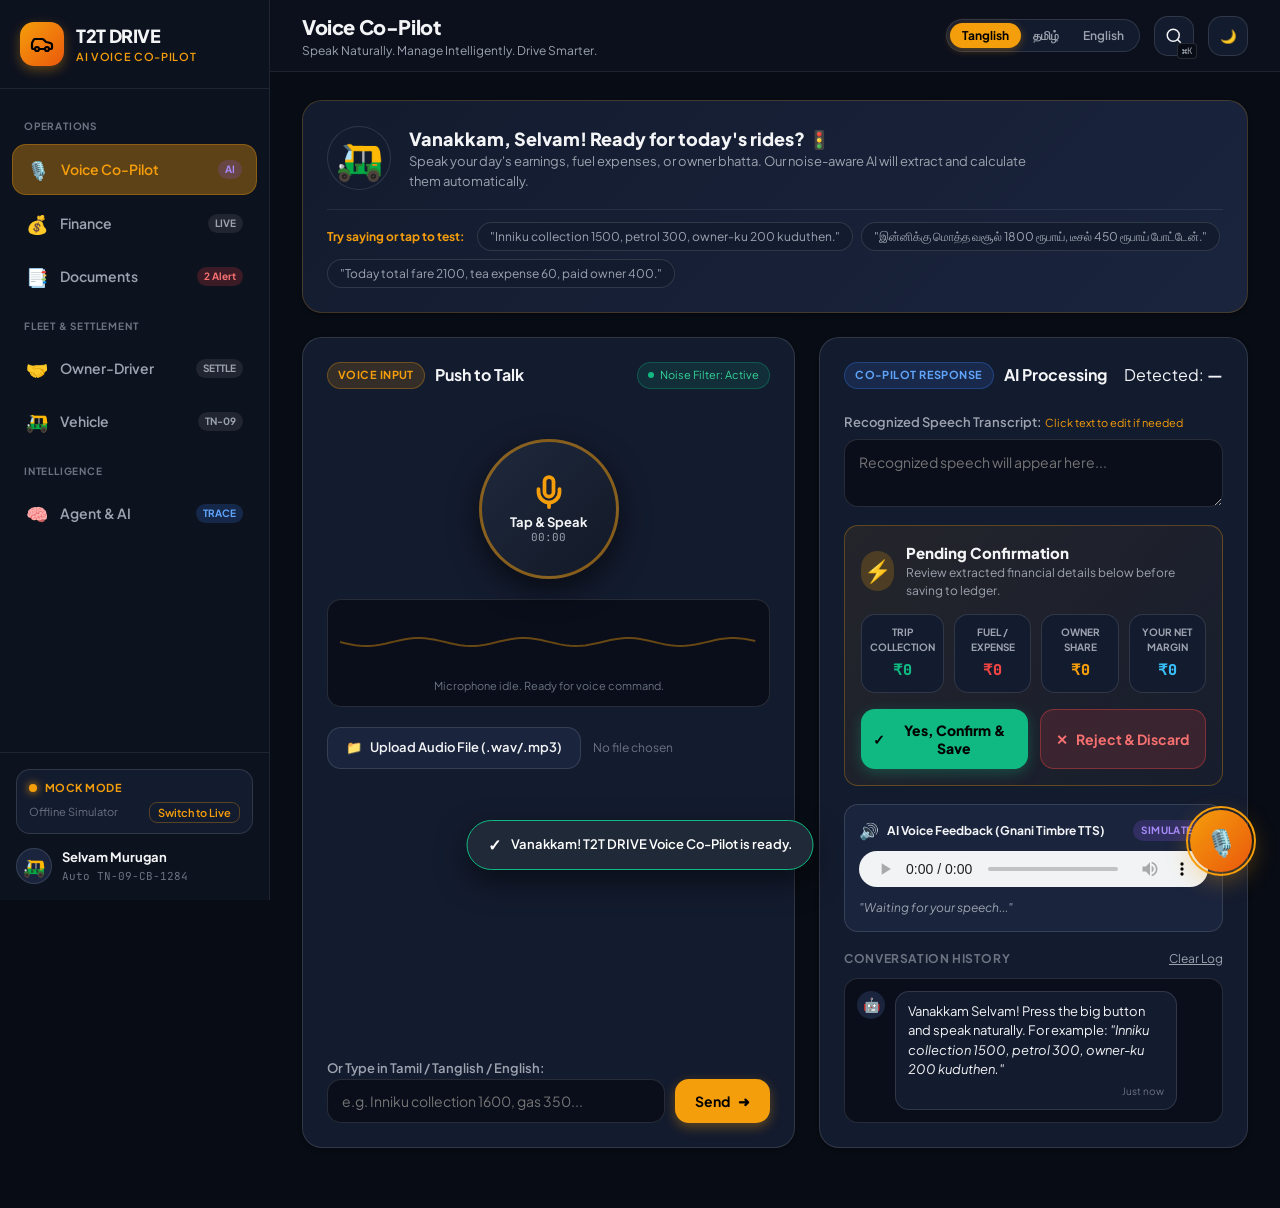
==== frontend/index.html @ 2a9c1c28 "Initial project upload" ====
<!DOCTYPE html>
<html lang="en" data-theme="dark">
<head>
  <meta charset="UTF-8" />
  <meta name="viewport" content="width=device-width, initial-scale=1.0, maximum-scale=5.0, user-scalable=yes" />
  <title>T2T DRIVE — Multilingual AI Voice Co-Pilot for Drivers</title>
  <meta name="description" content="Noise-Aware, Multilingual AI Voice Co-Pilot for Auto-Rickshaw and Cab Drivers. Speak Naturally. Manage Intelligently. Drive Smarter." />

  <!-- Preconnect Fonts -->
  <link rel="preconnect" href="https://fonts.googleapis.com">
  <link rel="preconnect" href="https://fonts.gstatic.com" crossorigin>
  <link href="https://fonts.googleapis.com/css2?family=Plus+Jakarta+Sans:wght@400;500;600;700;800&family=JetBrains+Mono:wght@500;700&display=swap" rel="stylesheet">

  <!-- Core CSS -->
  <link rel="stylesheet" href="css/style.css" />
  <link rel="stylesheet" href="css/responsive.css" />
</head>
<body>

  <!-- MOBILE HAMBURGER BUTTON -->
  <button class="mobile-menu-btn" id="mobileMenuBtn" aria-label="Toggle navigation menu" type="button">
    <span class="bar"></span>
    <span class="bar"></span>
    <span class="bar"></span>
  </button>
  <div class="sidebar-overlay" id="sidebarOverlay"></div>

  <!-- MAIN APP CONTAINER -->
  <div class="app-container">

    <!-- SIDEBAR NAVIGATION -->
    <aside class="app-sidebar" id="appSidebar">
      <div class="sidebar-header">
        <div class="brand-badge">
          <div class="brand-icon">
            <svg width="24" height="24" viewBox="0 0 24 24" fill="none" stroke="currentColor" stroke-width="2.2" stroke-linecap="round" stroke-linejoin="round">
              <path d="M19 17h2c.6 0 1-.4 1-1v-3c0-.9-.7-1.7-1.5-1.9C18.7 10.6 16 10 16 10s-1.3-1.4-2.2-2.3c-.5-.4-1.1-.7-1.8-.7H5c-.6 0-1.1.4-1.4.9l-1.5 2.8C2.1 11.1 2 11.5 2 12v4c0 .6.4 1 1 1h2"/>
              <circle cx="7" cy="17" r="2"/>
              <path d="M9 17h6"/>
              <circle cx="17" cy="17" r="2"/>
            </svg>
          </div>
          <div class="brand-details">
            <h1 class="brand-title">T2T DRIVE</h1>
            <span class="brand-tagline">AI Voice Co-Pilot</span>
          </div>
        </div>
      </div>

      <nav class="sidebar-nav" aria-label="Main Navigation">
        <div class="nav-group-label">OPERATIONS</div>
        <a href="#copilot" class="nav-item active" data-view="copilot">
          <span class="nav-icon">🎙️</span>
          <span class="nav-text">Voice Co-Pilot</span>
          <span class="nav-badge beta">AI</span>
        </a>
        <a href="#finance" class="nav-item" data-view="finance">
          <span class="nav-icon">💰</span>
          <span class="nav-text">Finance</span>
          <span class="nav-badge">LIVE</span>
        </a>
        <a href="#documents" class="nav-item" data-view="documents">
          <span class="nav-icon">📑</span>
          <span class="nav-text">Documents</span>
          <span class="nav-badge warning" id="docExpBadge">2 Alert</span>
        </a>

        <div class="nav-group-label">FLEET &amp; SETTLEMENT</div>
        <a href="#settlement" class="nav-item" data-view="settlement">
          <span class="nav-icon">🤝</span>
          <span class="nav-text">Owner-Driver</span>
          <span class="nav-badge">SETTLE</span>
        </a>
        <a href="#vehicle" class="nav-item" data-view="vehicle">
          <span class="nav-icon">🛺</span>
          <span class="nav-text">Vehicle</span>
          <span class="nav-badge">TN-09</span>
        </a>

        <div class="nav-group-label">INTELLIGENCE</div>
        <a href="#agent" class="nav-item" data-view="agent">
          <span class="nav-icon">🧠</span>
          <span class="nav-text">Agent &amp; AI</span>
          <span class="nav-badge info">TRACE</span>
        </a>
      </nav>

      <div class="sidebar-footer">
        <div class="system-status-box">
          <div class="status-indicator">
            <span class="pulse-dot" id="systemPulse"></span>
            <span class="status-title" id="systemModeTitle">MOCK MODE</span>
          </div>
          <div class="mode-switch-row">
            <span class="mode-sub">Offline Simulator</span>
            <button class="toggle-mode-btn" id="toggleModeBtn" type="button" title="Switch between Mock and Real API">
              Switch to Live
            </button>
          </div>
        </div>
        <div class="driver-profile-mini">
          <div class="driver-avatar">🛺</div>
          <div class="driver-info">
            <span class="driver-name">Selvam Murugan</span>
            <span class="driver-meta">Auto TN-09-CB-1284</span>
          </div>
        </div>
      </div>
    </aside>

    <!-- MAIN VIEWPORT -->
    <main class="app-main" id="appMain">

      <!-- TOP COCKPIT BAR -->
      <header class="cockpit-topbar">
        <div class="topbar-left">
          <div class="active-view-meta">
            <h2 class="view-title" id="topbarViewTitle">Voice Co-Pilot</h2>
            <span class="view-tagline" id="topbarTagline">Speak Naturally. Manage Intelligently. Drive Smarter.</span>
          </div>
        </div>

        <div class="topbar-right">
          <!-- QUICK ACTION LANGUAGE SELECTOR -->
          <div class="lang-pill-selector" role="group" aria-label="Speech Language">
            <button type="button" class="lang-pill active" data-lang="tanglish" title="Tamil + English mix">Tanglish</button>
            <button type="button" class="lang-pill" data-lang="ta" title="Pure Tamil">தமிழ்</button>
            <button type="button" class="lang-pill" data-lang="en" title="English">English</button>
          </div>

          <!-- COMMAND PALETTE SHORTCUT -->
          <button class="topbar-btn" id="searchPaletteBtn" title="Search actions (Ctrl+K)" type="button">
            <svg width="18" height="18" viewBox="0 0 24 24" fill="none" stroke="currentColor" stroke-width="2">
              <circle cx="11" cy="11" r="8"></circle>
              <line x1="21" y1="21" x2="16.65" y2="16.65"></line>
            </svg>
            <span class="kbd-pill">⌘K</span>
          </button>

          <!-- THEME TOGGLE -->
          <button class="topbar-btn theme-btn" id="themeBtn" title="Toggle Light / Dark Mode" type="button">
            <span class="theme-icon light-icon">☀️</span>
            <span class="theme-icon dark-icon">🌙</span>
          </button>
        </div>
      </header>

      <!-- ============================================================== -->
      <!-- SECTION A: VOICE CO-PILOT (HOME)                               -->
      <!-- ============================================================== -->
      <section class="dashboard-view active" id="view-copilot" data-title="Voice Co-Pilot" data-tagline="Speak Naturally. Manage Intelligently. Drive Smarter.">
        
        <!-- WELCOME BANNER -->
        <div class="card welcome-cockpit-card">
          <div class="welcome-lead">
            <div class="greeting-avatar">🛺</div>
            <div class="greeting-text">
              <h3>Vanakkam, Selvam! Ready for today's rides? 🚦</h3>
              <p>Speak your day's earnings, fuel expenses, or owner bhatta. Our noise-aware AI will extract and calculate them automatically.</p>
            </div>
          </div>
          <div class="quick-sample-prompts">
            <span class="sample-label">Try saying or tap to test:</span>
            <button type="button" class="sample-pill" data-prompt="Inniku collection 1500, petrol 300, owner-ku 200 kuduthen.">
              "Inniku collection 1500, petrol 300, owner-ku 200 kuduthen."
            </button>
            <button type="button" class="sample-pill" data-prompt="இன்னிக்கு மொத்த வசூல் 1800 ரூபாய், டீசல் 450 ரூபாய் போட்டேன்.">
              "இன்னிக்கு மொத்த வசூல் 1800 ரூபாய், டீசல் 450 ரூபாய் போட்டேன்."
            </button>
            <button type="button" class="sample-pill" data-prompt="Today total fare 2100, tea expense 60, paid owner 400.">
              "Today total fare 2100, tea expense 60, paid owner 400."
            </button>
          </div>
        </div>

        <!-- VOICE COCKPIT GRID -->
        <div class="cockpit-grid">
          
          <!-- LEFT CARD: PRIMARY VOICE & INPUT INTERACTION -->
          <div class="card voice-recorder-card">
            <div class="card-header">
              <div class="header-with-status">
                <span class="card-badge pulse-badge">VOICE INPUT</span>
                <h3 class="card-title">Push to Talk</h3>
              </div>
              <div class="noise-meter-badge" id="noiseLevelBadge" title="Ambient Road Noise Gate">
                <span class="noise-dot"></span>
                <span id="noiseLabel">Noise Filter: Active</span>
              </div>
            </div>

            <!-- PUSH TO TALK HUGE BUTTON -->
            <div class="ptt-container">
              <button class="ptt-btn" id="pttBtn" type="button" aria-label="Push to record voice">
                <div class="ptt-pulse-ring ring-1"></div>
                <div class="ptt-pulse-ring ring-2"></div>
                <div class="ptt-inner">
                  <div class="ptt-icon-wrap">
                    <svg class="mic-svg" viewBox="0 0 24 24" fill="none" stroke="currentColor" stroke-width="2.5" stroke-linecap="round" stroke-linejoin="round">
                      <path d="M12 2a3 3 0 0 0-3 3v7a3 3 0 0 0 6 0V5a3 3 0 0 0-3-3Z"></path>
                      <path d="M19 10v2a7 7 0 0 1-14 0v-2"></path>
                      <line x1="12" y1="19" x2="12" y2="22"></line>
                    </svg>
                  </div>
                  <span class="ptt-label" id="pttLabel">Tap &amp; Speak</span>
                  <span class="ptt-timer" id="pttTimer">00:00</span>
                </div>
              </button>
            </div>

            <!-- LIVE AUDIO WAVEFORM CANVAS -->
            <div class="visualizer-container">
              <canvas id="waveformCanvas" width="500" height="60"></canvas>
              <div class="visualizer-subtext" id="visualizerSubtext">
                Microphone idle. Ready for voice command.
              </div>
            </div>

            <!-- AUDIO FILE UPLOAD FALLBACK -->
            <div class="audio-upload-bar">
              <label class="btn-secondary file-upload-label" for="audioFileInput">
                <span>📁</span> Upload Audio File (.wav/.mp3)
                <input type="file" id="audioFileInput" accept="audio/*" hidden />
              </label>
              <span class="file-name-display" id="audioFileNameDisplay">No file chosen</span>
            </div>

            <!-- TEXT PROMPT FALLBACK -->
            <div class="text-input-wrap">
              <label for="manualVoiceInput" class="field-label">Or Type in Tamil / Tanglish / English:</label>
              <div class="input-action-row">
                <input type="text" id="manualVoiceInput" class="form-control" placeholder="e.g. Inniku collection 1600, gas 350..." />
                <button type="button" id="submitManualVoiceBtn" class="btn-primary">
                  <span>Send</span> ➜
                </button>
              </div>
            </div>

            <div id="voiceAlertBox" class="alert-box hidden" role="alert"></div>
          </div>

          <!-- RIGHT CARD: INTELLIGENT AI EXTRACTION & CONFIRMATION -->
          <div class="card ai-response-card">
            <div class="card-header">
              <div class="header-with-status">
                <span class="card-badge info-badge">CO-PILOT RESPONSE</span>
                <h3 class="card-title">AI Processing</h3>
              </div>
              <div class="detected-lang-pill" id="detectedLangPill">
                Detected: <strong id="detectedLangText">—</strong>
              </div>
            </div>

            <!-- EDITABLE TRANSCRIPT BOX -->
            <div class="field-group">
              <div class="label-row">
                <label for="liveTranscriptBox" class="field-label">Recognized Speech Transcript:</label>
                <span class="edit-hint">Click text to edit if needed</span>
              </div>
              <textarea id="liveTranscriptBox" class="form-control transcript-box" rows="2" placeholder="Recognized speech will appear here..."></textarea>
            </div>

            <!-- AI PARSED ENTITIES & CONFIRMATION CARD -->
            <div class="transaction-confirm-container" id="transactionConfirmContainer">
              <div class="confirm-card-banner">
                <div class="confirm-icon">⚡</div>
                <div class="confirm-banner-content">
                  <h4 class="confirm-heading" id="confirmHeading">Pending Confirmation</h4>
                  <p class="confirm-sub" id="confirmSub">Review extracted financial details below before saving to ledger.</p>
                </div>
              </div>

              <div class="entity-chips-grid" id="entityChipsGrid">
                <div class="entity-chip income">
                  <span class="chip-label">Trip Collection</span>
                  <strong class="chip-val" id="chipIncomeVal">₹0</strong>
                </div>
                <div class="entity-chip expense">
                  <span class="chip-label">Fuel / Expense</span>
                  <strong class="chip-val" id="chipExpenseVal">₹0</strong>
                </div>
                <div class="entity-chip owner">
                  <span class="chip-label">Owner Share</span>
                  <strong class="chip-val" id="chipOwnerVal">₹0</strong>
                </div>
                <div class="entity-chip net">
                  <span class="chip-label">Your Net Margin</span>
                  <strong class="chip-val" id="chipNetVal">₹0</strong>
                </div>
              </div>

              <!-- CONFIRM / REJECT ACTION BUTTONS -->
              <div class="confirm-actions-row">
                <button type="button" class="btn-success-large" id="confirmYesBtn">
                  <span>✓</span> Yes, Confirm &amp; Save
                </button>
                <button type="button" class="btn-danger-large" id="confirmNoBtn">
                  <span>✕</span> Reject &amp; Discard
                </button>
              </div>
            </div>

            <!-- SYNTHESIZED VOICE RESPONSE AUDIO PLAYER -->
            <div class="voice-reply-section" id="voiceReplySection">
              <div class="voice-reply-header">
                <span class="reply-icon">🔊</span>
                <span class="reply-title">AI Voice Feedback (Gnani Timbre TTS)</span>
                <span class="pill pill-beta" id="ttsStatusPill">SIMULATED</span>
              </div>
              <div class="audio-player-custom">
                <audio id="ttsAudioPlayer" controls class="native-audio"></audio>
                <p class="tts-text-preview" id="ttsTextPreview">"Waiting for your speech..."</p>
              </div>
            </div>

            <!-- CONVERSATION TIMELINE -->
            <div class="chat-history-container">
              <div class="chat-history-header">
                <span class="sub-heading">Conversation History</span>
                <button type="button" class="btn-text-only" id="clearChatHistoryBtn">Clear Log</button>
              </div>
              <div class="chat-stream-box" id="chatStreamBox">
                <div class="chat-bubble-entry ai">
                  <div class="bubble-avatar">🤖</div>
                  <div class="bubble-body">
                    <p>Vanakkam Selvam! Press the big button and speak naturally. For example: <em>"Inniku collection 1500, petrol 300, owner-ku 200 kuduthen."</em></p>
                    <span class="bubble-time">Just now</span>
                  </div>
                </div>
              </div>
            </div>

          </div>

        </div>

      </section>

      <!-- ============================================================== -->
      <!-- SECTION B: FINANCE DASHBOARD                                    -->
      <!-- ============================================================== -->
      <section class="dashboard-view" id="view-finance" data-title="Finance Dashboard" data-tagline="Track Collections, Fuel Costs, and Daily Net Earnings">
        
        <!-- KPI METRICS ROW -->
        <div class="stats-overview-grid" id="financeKpiRow">
          <div class="stat-kpi-card income-stat">
            <div class="kpi-top">
              <span class="kpi-title">Today's Income</span>
              <span class="kpi-icon">📈</span>
            </div>
            <div class="kpi-value-wrap">
              <span class="kpi-val" id="kpiTodayIncome">₹1,500</span>
              <span class="kpi-trend up">+8% vs yesterday</span>
            </div>
            <div class="kpi-bar-track"><div class="kpi-bar-fill income" style="width: 75%"></div></div>
          </div>

          <div class="stat-kpi-card expense-stat">
            <div class="kpi-top">
              <span class="kpi-title">Today's Expenses</span>
              <span class="kpi-icon">⛽</span>
            </div>
            <div class="kpi-value-wrap">
              <span class="kpi-val" id="kpiTodayExpenses">₹300</span>
              <span class="kpi-sub">Petrol / CNG / Food</span>
            </div>
            <div class="kpi-bar-track"><div class="kpi-bar-fill expense" style="width: 25%"></div></div>
          </div>

          <div class="stat-kpi-card owner-stat">
            <div class="kpi-top">
              <span class="kpi-title">Owner Payment</span>
              <span class="kpi-icon">🤝</span>
            </div>
            <div class="kpi-value-wrap">
              <span class="kpi-val" id="kpiTodayOwner">₹200</span>
              <span class="kpi-sub">Daily Bhatta / Rent</span>
            </div>
            <div class="kpi-bar-track"><div class="kpi-bar-fill owner" style="width: 30%"></div></div>
          </div>

          <div class="stat-kpi-card net-stat">
            <div class="kpi-top">
              <span class="kpi-title">Today's Net Balance</span>
              <span class="kpi-icon">💰</span>
            </div>
            <div class="kpi-value-wrap">
              <span class="kpi-val" id="kpiTodayNet">₹1,000</span>
              <span class="kpi-trend up">Clean Take-Home</span>
            </div>
            <div class="kpi-bar-track"><div class="kpi-bar-fill net" style="width: 65%"></div></div>
          </div>
        </div>

        <!-- CHARTS ROW -->
        <div class="charts-double-grid">
          
          <!-- REVENUE COMPARISON BAR CHART -->
          <div class="card chart-card">
            <div class="card-header">
              <div>
                <h3 class="card-title">Earnings Comparison</h3>
                <p class="card-sub">Daily Income vs Expenses (Last 7 Days)</p>
              </div>
              <div class="period-toggle-group">
                <button type="button" class="period-btn active" data-period="weekly">Weekly</button>
                <button type="button" class="period-btn" data-period="monthly">Monthly</button>
              </div>
            </div>
            <div class="chart-canvas-wrap">
              <canvas id="financeBarChart" width="550" height="260"></canvas>
            </div>
            <div class="chart-legend-row">
              <div class="legend-item"><span class="legend-color income"></span> Gross Income</div>
              <div class="legend-item"><span class="legend-color expense"></span> Expenses &amp; Fuel</div>
            </div>
          </div>

          <!-- EXPENSE CATEGORY BREAKDOWN DONUT -->
          <div class="card chart-card">
            <div class="card-header">
              <div>
                <h3 class="card-title">Category Breakdown</h3>
                <p class="card-sub">Where your money goes</p>
              </div>
              <span class="card-badge info-badge">Auto Analytics</span>
            </div>
            <div class="donut-chart-flex">
              <div class="donut-canvas-wrap">
                <canvas id="financeDonutChart" width="220" height="220"></canvas>
                <div class="donut-center-stat">
                  <span class="donut-center-label">Total Exp</span>
                  <strong class="donut-center-val" id="donutCenterTotal">₹2,100</strong>
                </div>
              </div>
              <div class="donut-legend-list" id="donutLegendList">
                <!-- Dynamically populated -->
              </div>
            </div>
          </div>

        </div>

        <!-- TRANSACTIONS LEDGER TABLE -->
        <div class="card table-card">
          <div class="card-header">
            <div>
              <h3 class="card-title">Recent Transactions</h3>
              <p class="card-sub" id="txCountSubtitle">Showing logged trips, fuel entries, and owner payouts</p>
            </div>
            <div class="table-filter-pills" id="txFilterGroup">
              <button type="button" class="filter-pill active" data-filter="all">All</button>
              <button type="button" class="filter-pill" data-filter="income">Income</button>
              <button type="button" class="filter-pill" data-filter="expense">Expense</button>
              <button type="button" class="filter-pill" data-filter="owner">Owner</button>
            </div>
          </div>

          <div class="table-responsive">
            <table class="modern-table">
              <thead>
                <tr>
                  <th>Date &amp; Time</th>
                  <th>Category</th>
                  <th>Description</th>
                  <th>Mode / Driver</th>
                  <th class="text-right">Amount</th>
                </tr>
              </thead>
              <tbody id="transactionsTableBody">
                <!-- Dynamically rendered -->
              </tbody>
            </table>
          </div>
        </div>

      </section>

      <!-- ============================================================== -->
      <!-- SECTION C: DOCUMENTS VAULT                                      -->
      <!-- ============================================================== -->
      <section class="dashboard-view" id="view-documents" data-title="Driver &amp; Vehicle Documents" data-tagline="RTO Compliance, Expiry Warnings &amp; Renewal Reminders">
        
        <div class="card-action-bar">
          <div class="alert-banner-wrap">
            <div class="compliance-status safe" id="complianceBanner">
              <span class="comp-icon">🛡️</span>
              <div>
                <strong>Active Fleet RTO Status: Monitored</strong>
                <p id="complianceText">5 transport documents loaded. 1 document requires renewal within 30 days.</p>
              </div>
            </div>
          </div>
          <button type="button" class="btn-primary" id="openAddDocModalBtn">
            <span>+</span> Add Document
          </button>
        </div>

        <!-- DOCUMENTS CARDS GRID -->
        <div class="documents-grid" id="documentsCardsGrid">
          <!-- Dynamically populated cards with status rings -->
        </div>

        <!-- RTO COMPLIANCE REMINDERS CARD -->
        <div class="card rto-info-card">
          <div class="rto-header">
            <div class="rto-icon">⚖️</div>
            <div>
              <h4 class="rto-title">Motor Vehicles Act (Amendment) Guidelines for Commercial Auto/Cab</h4>
              <p class="rto-desc">Avoid heavy traffic police fines by keeping digital records up-to-date. Minimum penalty for expired Insurance is ₹2,000; Expired PUC is ₹1,000.</p>
            </div>
          </div>
        </div>

      </section>

      <!-- ============================================================== -->
      <!-- SECTION D: OWNER-DRIVER SETTLEMENT                             -->
      <!-- ============================================================== -->
      <section class="dashboard-view" id="view-settlement" data-title="Owner-Driver Daily Settlement" data-tagline="Transparent Bhatta, Collections &amp; Dues Reconciliation">
        
        <div class="settlement-hero-grid">
          
          <!-- SETTLEMENT RECONCILER CALCULATOR CARD -->
          <div class="card settlement-calc-card">
            <div class="card-header">
              <div>
                <h3 class="card-title">Today's Settlement Reconciler</h3>
                <p class="card-sub">Compare actual daily earnings against owner contract</p>
              </div>
              <span class="card-badge live-badge">CALCULATOR</span>
            </div>

            <form id="settlementCalcForm" class="settlement-form">
              <div class="form-row-2">
                <div class="field-group">
                  <label for="settleDriverCollection" class="field-label">Total Daily Fare Collection (₹):</label>
                  <input type="number" id="settleDriverCollection" class="form-control" value="1500" min="0" step="50" required />
                  <span class="input-hint">Meter + App + Cash Fares</span>
                </div>
                <div class="field-group">
                  <label for="settleOwnerExpected" class="field-label">Owner Expected Daily Rent / Target (₹):</label>
                  <input type="number" id="settleOwnerExpected" class="form-control" value="500" min="0" step="50" required />
                  <span class="input-hint">Agreed daily vehicle rent</span>
                </div>
              </div>

              <div class="form-row-2">
                <div class="field-group">
                  <label for="settleDriverFuel" class="field-label">Driver Fuel Incurred (₹):</label>
                  <input type="number" id="settleDriverFuel" class="form-control" value="300" min="0" step="10" />
                  <span class="input-hint">Petrol / CNG / EV charge</span>
                </div>
                <div class="field-group">
                  <label for="settleAmountPaid" class="field-label">Amount Paid to Owner Today (₹):</label>
                  <input type="number" id="settleAmountPaid" class="form-control" value="500" min="0" step="50" required />
                  <span class="input-hint">Cash / UPI Transfer</span>
                </div>
              </div>

              <button type="submit" class="btn-primary-large" id="calculateSettlementBtn">
                ⚡ Calculate Reconciliation Difference
              </button>
            </form>

            <!-- SETTLEMENT DIFFERENCE CARD -->
            <div class="settlement-status-banner matched" id="settlementResultBanner">
              <div class="result-left">
                <span class="result-badge-pill" id="settleStatusPill">MATCHED</span>
                <h4 class="result-title" id="settleStatusTitle">Settlement In Balance</h4>
                <p class="result-desc" id="settleStatusDesc">Driver collection meets the owner's expected daily quota.</p>
              </div>
              <div class="result-right">
                <span class="diff-label">Net Variance</span>
                <span class="diff-amount" id="settleDiffAmount">₹0</span>
              </div>
            </div>

          </div>

          <!-- SUMMARY KPIS & OWNER INFO -->
          <div class="card owner-details-card">
            <div class="card-header">
              <h3 class="card-title">Owner Contract Profile</h3>
              <span class="card-badge">AUTO OWNER</span>
            </div>
            
            <div class="owner-profile-block">
              <div class="owner-avatar">👨‍💼</div>
              <div class="owner-meta">
                <h4>K. Ramanathan</h4>
                <p>Fleet Partner · 3 Autos</p>
                <div class="phone-link">📞 +91 98401 22345</div>
              </div>
            </div>

            <div class="settlement-stats-list">
              <div class="stat-line">
                <span class="stat-name">Agreed Daily Rent:</span>
                <span class="stat-bold">₹500 / day</span>
              </div>
              <div class="stat-line">
                <span class="stat-name">This Week Paid:</span>
                <span class="stat-bold text-success">₹3,500</span>
              </div>
              <div class="stat-line">
                <span class="stat-name">Outstanding Balance:</span>
                <span class="stat-bold text-danger">₹0 (All Clear)</span>
              </div>
              <div class="stat-line">
                <span class="stat-name">Settlement Mode:</span>
                <span class="stat-bold">Daily GPay / Cash</span>
              </div>
            </div>
          </div>

        </div>

        <!-- SETTLEMENT HISTORY TABLE -->
        <div class="card table-card">
          <div class="card-header">
            <div>
              <h3 class="card-title">Settlement History Ledger</h3>
              <p class="card-sub">Daily reconciliation logs between Driver and Owner</p>
            </div>
          </div>
          <div class="table-responsive">
            <table class="modern-table">
              <thead>
                <tr>
                  <th>Date</th>
                  <th>Driver Collection</th>
                  <th>Owner Quota</th>
                  <th>Amount Paid</th>
                  <th>Difference</th>
                  <th>Status</th>
                </tr>
              </thead>
              <tbody id="settlementHistoryTableBody">
                <!-- Dynamically populated -->
              </tbody>
            </table>
          </div>
        </div>

      </section>

      <!-- ============================================================== -->
      <!-- SECTION E: VEHICLE HEALTH & MAINTENANCE                        -->
      <!-- ============================================================== -->
      <section class="dashboard-view" id="view-vehicle" data-title="Vehicle Health &amp; Maintenance" data-tagline="Auto Telemetry, Service Logs &amp; Preventive Care">
        
        <!-- VEHICLE TELEMETRY BANNER -->
        <div class="vehicle-hero-card">
          <div class="vehicle-specs-flex">
            <div class="vehicle-visual">
              <div class="auto-badge-large">🛺</div>
              <div class="vehicle-reg-box">
                <span class="ind-stripe">IND</span>
                <span class="reg-number">TN-09 CB 1284</span>
              </div>
            </div>
            <div class="vehicle-info-grid">
              <div class="v-spec-item">
                <span class="v-label">Model</span>
                <strong class="v-val">Bajaj RE Compact 4S</strong>
              </div>
              <div class="v-spec-item">
                <span class="v-label">Fuel Type</span>
                <strong class="v-val">LPG / Petrol Dual</strong>
              </div>
              <div class="v-spec-item">
                <span class="v-label">Odometer Reading</span>
                <strong class="v-val">64,280 km</strong>
              </div>
              <div class="v-spec-item">
                <span class="v-label">Engine Condition</span>
                <strong class="v-val text-success">Good (Serviced)</strong>
              </div>
            </div>
          </div>
        </div>

        <!-- SERVICE MILESTONES & ADD SERVICE FORM -->
        <div class="charts-double-grid">
          
          <!-- SERVICE INTERVALS CARD -->
          <div class="card service-schedule-card">
            <div class="card-header">
              <div>
                <h3 class="card-title">Preventive Service Schedule</h3>
                <p class="card-sub">Next scheduled tune-ups to avoid road breakdowns</p>
              </div>
              <span class="card-badge live-badge">TELEMETRY</span>
            </div>

            <div class="service-timeline" id="serviceTimeline">
              <!-- Dynamically populated -->
            </div>
          </div>

          <!-- LOG MAINTENANCE FORM -->
          <div class="card maintenance-form-card">
            <div class="card-header">
              <div>
                <h3 class="card-title">Log Service / Repair</h3>
                <p class="card-sub">Record maintenance costs to deduct from profit</p>
              </div>
            </div>

            <form id="addMaintenanceForm" class="vehicle-form">
              <div class="field-group">
                <label for="maintServiceType" class="field-label">Service Type / Work Done:</label>
                <select id="maintServiceType" class="form-control" required>
                  <option value="Engine Oil & Oil Filter Change">Engine Oil &amp; Filter Change</option>
                  <option value="Brake Shoe Replacement">Brake Shoe / Brake Liner</option>
                  <option value="Spark Plug & Carburetor Tune">Spark Plug &amp; Carburetor</option>
                  <option value="Clutch Cable Replacement">Clutch Cable / Wire</option>
                  <option value="Tyre Replacement / Puncture">Tyre / Tube Repair</option>
                  <option value="Battery Water & Electricals">Battery &amp; Electricals</option>
                  <option value="Other General Repair">Other General Repair</option>
                </select>
              </div>

              <div class="form-row-2">
                <div class="field-group">
                  <label for="maintDate" class="field-label">Service Date:</label>
                  <input type="date" id="maintDate" class="form-control" required />
                </div>
                <div class="field-group">
                  <label for="maintCost" class="field-label">Cost Incurred (₹):</label>
                  <input type="number" id="maintCost" class="form-control" placeholder="e.g. 450" min="0" required />
                </div>
              </div>

              <div class="field-group">
                <label for="maintWorkshop" class="field-label">Garage / Mechanic Name:</label>
                <input type="text" id="maintWorkshop" class="form-control" placeholder="e.g. Shanmugam Auto Works, T.Nagar" />
              </div>

              <button type="submit" class="btn-primary" id="saveMaintenanceBtn">
                Save Maintenance Entry
              </button>
            </form>
          </div>

        </div>

        <!-- MAINTENANCE HISTORY TABLE -->
        <div class="card table-card">
          <div class="card-header">
            <div>
              <h3 class="card-title">Maintenance &amp; Repair History</h3>
              <p class="card-sub">Past garage expenditures and parts replaced</p>
            </div>
          </div>
          <div class="table-responsive">
            <table class="modern-table">
              <thead>
                <tr>
                  <th>Date</th>
                  <th>Service Type</th>
                  <th>Garage / Mechanic</th>
                  <th>Odometer</th>
                  <th class="text-right">Cost</th>
                </tr>
              </thead>
              <tbody id="maintenanceHistoryTableBody">
                <!-- Dynamically populated -->
              </tbody>
            </table>
          </div>
        </div>

      </section>

      <!-- ============================================================== -->
      <!-- SECTION F: AGENT & AI TRACE / DIAGNOSTICS                      -->
      <!-- ============================================================== -->
      <section class="dashboard-view" id="view-agent" data-title="Agent &amp; AI Diagnostic Console" data-tagline="Gnani ASR Telemetry, Intent Classifier, Slot-Filling &amp; SNR Evaluation">
        
        <!-- STATUS OVERVIEW -->
        <div class="agent-kpis-grid">
          <div class="card agent-status-tile">
            <span class="tile-label">ASR Model</span>
            <strong class="tile-val">Gnani Indic-ASR</strong>
            <span class="pill pill-live">Tamil + Tanglish</span>
          </div>
          <div class="card agent-status-tile">
            <span class="tile-label">NLU Classifier</span>
            <strong class="tile-val">Intent &amp; Slots</strong>
            <span class="pill pill-beta">Rule + LLM</span>
          </div>
          <div class="card agent-status-tile">
            <span class="tile-label">TTS Engine</span>
            <strong class="tile-val">Gnani Timbre</strong>
            <span class="pill pill-planned">PLANNED (TTS)</span>
          </div>
          <div class="card agent-status-tile">
            <span class="tile-label">Noise Floor (SNR)</span>
            <strong class="tile-val" id="agentSnrVal">24.2 dB</strong>
            <span class="pill pill-live">Good Road SNR</span>
          </div>
        </div>

        <!-- 6-STEP AI PIPELINE TRACE TIMELINE -->
        <div class="card trace-timeline-card">
          <div class="card-header">
            <div>
              <h3 class="card-title">Real-Time AI Pipeline Trace</h3>
              <p class="card-sub">Inspection of internal decision stages for the latest voice/text command</p>
            </div>
            <span class="card-badge info-badge">LIVE TRACE</span>
          </div>

          <div class="pipeline-stepper" id="pipelineStepper">
            <!-- Dynamically populated 6 steps -->
          </div>
        </div>

        <!-- DETAILED TELEMETRY GRID -->
        <div class="charts-double-grid">
          
          <!-- EXTRACTED ENTITIES INSPECTOR -->
          <div class="card">
            <div class="card-header">
              <h3 class="card-title">Extracted Entities &amp; Slots</h3>
              <span class="card-badge">JSON SLOTS</span>
            </div>
            <div class="code-inspector">
              <pre id="rawEntitiesJson"><code>{
  "intent": "log_transaction",
  "entities": {
    "income": 1500,
    "expense": 300,
    "category": "petrol",
    "owner_payment": 200
  },
  "confidence": 0.96,
  "language": "tanglish"
}</code></pre>
            </div>
          </div>

          <!-- NOISE & ENVIRONMENT EVALUATION -->
          <div class="card">
            <div class="card-header">
              <h3 class="card-title">Noise Gate &amp; Acoustic Profile</h3>
              <span class="card-badge">AUTO COCKPIT</span>
            </div>
            <div class="acoustic-profile-box">
              <div class="profile-metric">
                <span class="p-label">Acoustic Environment:</span>
                <strong class="p-val">Auto-Rickshaw Cabin (Engine Running)</strong>
              </div>
              <div class="profile-metric">
                <span class="p-label">Estimated Engine RPM Noise:</span>
                <strong class="p-val">120 Hz - 400 Hz (Attenuated)</strong>
              </div>
              <div class="profile-metric">
                <span class="p-label">Speech Bandpass Filter:</span>
                <strong class="p-val text-success">Active (300 Hz - 3400 Hz)</strong>
              </div>
              <div class="profile-metric">
                <span class="p-label">Mock Simulation:</span>
                <strong class="p-val text-warning">Active (Synthetic Audio Stream)</strong>
              </div>
            </div>
          </div>

        </div>

      </section>

    </main>

  </div>

  <!-- FLOATING ACTION BUTTON (QUICK VOICE ACCESS) -->
  <button class="fab-voice-btn" id="fabVoiceBtn" type="button" title="Quick Talk to T2T DRIVE">
    <div class="fab-pulse"></div>
    <span class="fab-icon">🎙️</span>
  </button>

  <!-- ADD DOCUMENT MODAL -->
  <div class="modal-backdrop" id="addDocModal" role="dialog" aria-modal="true" aria-labelledby="addDocTitle">
    <div class="modal-card">
      <div class="modal-header">
        <h3 class="modal-title" id="addDocTitle">Register New Document</h3>
        <button type="button" class="modal-close-btn" id="closeDocModalBtn" aria-label="Close dialog">✕</button>
      </div>
      <form id="addDocumentForm" class="modal-form">
        <div class="field-group">
          <label for="docTypeSelect" class="field-label">Document Type:</label>
          <select id="docTypeSelect" class="form-control" required>
            <option value="Driving Licence">Driving Licence (DL)</option>
            <option value="Vehicle Insurance">Vehicle Insurance</option>
            <option value="Auto Permit">Vehicle Permit</option>
            <option value="Fitness Certificate">Fitness Certificate (FC)</option>
            <option value="PUC (Pollution Certificate)">PUC Certificate</option>
            <option value="Road Tax Token">Road Tax Token</option>
          </select>
        </div>
        <div class="field-group">
          <label for="docNumberInput" class="field-label">Document / Policy Number:</label>
          <input type="text" id="docNumberInput" class="form-control" placeholder="e.g. TN-01-2023-00492" required />
        </div>
        <div class="field-group">
          <label for="docExpiryInput" class="field-label">Expiry Date:</label>
          <input type="date" id="docExpiryInput" class="form-control" required />
        </div>
        <div class="modal-actions">
          <button type="button" class="btn-secondary" id="cancelDocModalBtn">Cancel</button>
          <button type="submit" class="btn-primary" id="saveDocSubmitBtn">Save Document</button>
        </div>
      </form>
    </div>
  </div>

  <!-- COMMAND PALETTE (CMD+K) -->
  <div class="palette-backdrop" id="paletteBackdrop">
    <div class="palette-modal">
      <div class="palette-search-wrap">
        <span class="search-ico">🔍</span>
        <input type="text" id="paletteSearchInput" placeholder="Type a view (voice, finance...) or voice command..." autocomplete="off" />
        <span class="palette-esc">ESC</span>
      </div>
      <div class="palette-results" id="paletteResults">
        <!-- Dynamically rendered -->
      </div>
    </div>
  </div>

  <!-- TOAST NOTIFICATION CONTAINER -->
  <div class="toast-hub" id="toastHub" role="status" aria-live="polite"></div>

  <!-- SCRIPTS IN PROPER DEPENDENCY ORDER -->
  <script src="js/mock-api.js"></script>
  <script src="js/api.js"></script>
  <script src="js/navigation.js"></script>
  <script src="js/voice.js"></script>
  <script src="js/finance.js"></script>
  <script src="js/documents.js"></script>
  <script src="js/settlement.js"></script>
  <script src="js/vehicle.js"></script>
  <script src="js/agent.js"></script>
  <script src="js/app.js"></script>

</body>
</html>
---- frontend/css/style.css ----
/* ==========================================================================
   T2T DRIVE — AI VOICE CO-PILOT STYLESHEET
   Driver Cockpit Design System | Clean, High-Contrast, Ergonomic
   ========================================================================== */

:root {
  /* Color Palette - Dark Cockpit (Default) */
  --bg-app: #080c14;
  --bg-sidebar: #0d121f;
  --bg-topbar: rgba(13, 18, 31, 0.85);
  --bg-card: #131b2e;
  --bg-card-hover: #172138;
  --bg-card-alt: #1a243d;
  --bg-input: #090e1a;
  
  --border-subtle: rgba(255, 255, 255, 0.08);
  --border-card: rgba(255, 255, 255, 0.12);
  --border-focus: #f59e0b;

  --text-main: #f3f4f6;
  --text-muted: #9ca3af;
  --text-subtle: #6b7280;
  
  /* Brand Accents */
  --primary: #f59e0b;        /* Auto-Rickshaw Gold/Amber */
  --primary-hover: #d97706;
  --primary-glow: rgba(245, 158, 11, 0.35);

  --success: #10b981;        /* Earnings Green */
  --success-glow: rgba(16, 185, 129, 0.3);
  --danger: #ef4444;         /* Expense / Warning Red */
  --danger-glow: rgba(239, 68, 68, 0.3);
  --warning: #f59e0b;
  --info: #3b82f6;           /* Telemetry Blue */
  --ai-purple: #8b5cf6;      /* AI Intelligence */

  --shadow-sm: 0 2px 4px rgba(0, 0, 0, 0.3);
  --shadow-md: 0 6px 16px rgba(0, 0, 0, 0.4);
  --shadow-lg: 0 12px 30px rgba(0, 0, 0, 0.5);

  --radius-sm: 8px;
  --radius-md: 14px;
  --radius-lg: 20px;
  --radius-full: 9999px;

  --sidebar-width: 270px;
  --topbar-height: 72px;
  --font-main: 'Plus Jakarta Sans', -apple-system, BlinkMacSystemFont, 'Segoe UI', Roboto, sans-serif;
  --font-mono: 'JetBrains Mono', monospace;
  --transition-fast: 0.2s cubic-bezier(0.4, 0, 0.2, 1);
  --transition-smooth: 0.3s cubic-bezier(0.16, 1, 0.3, 1);
}

/* Light Mode Overrides for Daylight Cab Driving */
html[data-theme="light"] {
  --bg-app: #f4f6fa;
  --bg-sidebar: #ffffff;
  --bg-topbar: rgba(255, 255, 255, 0.9);
  --bg-card: #ffffff;
  --bg-card-hover: #f9fafb;
  --bg-card-alt: #f3f4f6;
  --bg-input: #ffffff;

  --border-subtle: rgba(0, 0, 0, 0.06);
  --border-card: rgba(0, 0, 0, 0.09);
  --border-focus: #d97706;

  --text-main: #111827;
  --text-muted: #4b5563;
  --text-subtle: #9ca3af;

  --primary: #d97706;
  --primary-hover: #b45309;
  --primary-glow: rgba(217, 119, 6, 0.25);

  --shadow-sm: 0 1px 3px rgba(0, 0, 0, 0.05);
  --shadow-md: 0 4px 12px rgba(0, 0, 0, 0.08);
  --shadow-lg: 0 10px 24px rgba(0, 0, 0, 0.12);
}

/* Base Reset */
*, *::before, *::after {
  box-sizing: border-box;
  margin: 0;
  padding: 0;
}

body {
  font-family: var(--font-main);
  background-color: var(--bg-app);
  color: var(--text-main);
  line-height: 1.5;
  min-height: 100vh;
  overflow-x: hidden;
  -webkit-font-smoothing: antialiased;
}

a {
  color: inherit;
  text-decoration: none;
}

button, input, select, textarea {
  font-family: inherit;
  color: inherit;
  outline: none;
}

/* ==========================================================================
   LAYOUT STRUCTURE
   ========================================================================== */

.app-container {
  display: flex;
  min-height: 100vh;
  position: relative;
}

/* Sidebar */
.app-sidebar {
  width: var(--sidebar-width);
  background-color: var(--bg-sidebar);
  border-right: 1px solid var(--border-subtle);
  display: flex;
  flex-direction: column;
  position: fixed;
  top: 0;
  left: 0;
  bottom: 0;
  z-index: 90;
  transition: transform var(--transition-smooth);
}

.sidebar-header {
  padding: 22px 20px;
  border-bottom: 1px solid var(--border-subtle);
}

.brand-badge {
  display: flex;
  align-items: center;
  gap: 12px;
}

.brand-icon {
  width: 44px;
  height: 44px;
  background: linear-gradient(135deg, var(--primary), #ea580c);
  color: #000;
  border-radius: var(--radius-md);
  display: flex;
  align-items: center;
  justify-content: center;
  font-weight: 800;
  box-shadow: 0 4px 12px var(--primary-glow);
}

.brand-details {
  display: flex;
  flex-direction: column;
}

.brand-title {
  font-size: 18px;
  font-weight: 800;
  letter-spacing: -0.02em;
  color: var(--text-main);
}

.brand-tagline {
  font-size: 11px;
  font-weight: 600;
  color: var(--primary);
  text-transform: uppercase;
  letter-spacing: 0.06em;
}

/* Navigation Links */
.sidebar-nav {
  padding: 16px 12px;
  flex: 1;
  overflow-y: auto;
  display: flex;
  flex-direction: column;
  gap: 4px;
}

.nav-group-label {
  font-size: 10px;
  font-weight: 700;
  letter-spacing: 0.08em;
  color: var(--text-subtle);
  padding: 14px 12px 6px;
  text-transform: uppercase;
}

.nav-item {
  display: flex;
  align-items: center;
  gap: 12px;
  padding: 11px 14px;
  border-radius: var(--radius-md);
  color: var(--text-muted);
  font-size: 14px;
  font-weight: 600;
  transition: all var(--transition-fast);
  position: relative;
}

.nav-item:hover {
  background-color: var(--bg-card-alt);
  color: var(--text-main);
}

.nav-item.active {
  background-color: var(--primary-glow);
  color: var(--primary);
  border: 1px solid rgba(245, 158, 11, 0.3);
}

.nav-icon {
  font-size: 18px;
  display: flex;
  align-items: center;
  justify-content: center;
}

.nav-text {
  flex: 1;
}

.nav-badge {
  font-size: 10px;
  font-weight: 700;
  padding: 2px 7px;
  border-radius: var(--radius-full);
  background-color: rgba(255, 255, 255, 0.08);
  color: var(--text-muted);
}

.nav-badge.beta {
  background-color: rgba(139, 92, 246, 0.2);
  color: #a78bfa;
}

.nav-badge.warning {
  background-color: rgba(239, 68, 68, 0.2);
  color: #f87171;
}

.nav-badge.info {
  background-color: rgba(59, 130, 246, 0.2);
  color: #60a5fa;
}

/* Sidebar Footer */
.sidebar-footer {
  padding: 16px;
  border-top: 1px solid var(--border-subtle);
  display: flex;
  flex-direction: column;
  gap: 14px;
}

.system-status-box {
  background: var(--bg-card);
  border: 1px solid var(--border-card);
  border-radius: var(--radius-md);
  padding: 10px 12px;
}

.status-indicator {
  display: flex;
  align-items: center;
  gap: 8px;
  margin-bottom: 6px;
}

.pulse-dot {
  width: 8px;
  height: 8px;
  border-radius: 50%;
  background-color: var(--primary);
  box-shadow: 0 0 8px var(--primary);
  animation: pulse 1.8s infinite;
}

.pulse-dot.live {
  background-color: var(--success);
  box-shadow: 0 0 8px var(--success);
}

@keyframes pulse {
  0% { transform: scale(0.95); opacity: 0.7; }
  50% { transform: scale(1.2); opacity: 1; }
  100% { transform: scale(0.95); opacity: 0.7; }
}

.status-title {
  font-size: 11px;
  font-weight: 700;
  letter-spacing: 0.04em;
  color: var(--text-main);
}

.mode-switch-row {
  display: flex;
  align-items: center;
  justify-content: space-between;
}

.mode-sub {
  font-size: 11px;
  color: var(--text-subtle);
}

.toggle-mode-btn {
  font-size: 11px;
  font-weight: 600;
  color: var(--primary);
  background: none;
  border: 1px solid rgba(245, 158, 11, 0.3);
  padding: 3px 8px;
  border-radius: var(--radius-sm);
  cursor: pointer;
  transition: all var(--transition-fast);
}

.toggle-mode-btn:hover {
  background-color: var(--primary);
  color: #000;
}

.driver-profile-mini {
  display: flex;
  align-items: center;
  gap: 10px;
}

.driver-avatar {
  width: 36px;
  height: 36px;
  background: var(--bg-card-alt);
  border-radius: var(--radius-full);
  display: flex;
  align-items: center;
  justify-content: center;
  font-size: 18px;
  border: 1px solid var(--border-card);
}

.driver-info {
  display: flex;
  flex-direction: column;
}

.driver-name {
  font-size: 13px;
  font-weight: 700;
  color: var(--text-main);
}

.driver-meta {
  font-size: 11px;
  color: var(--text-subtle);
  font-family: var(--font-mono);
}

/* Main Viewport */
.app-main {
  flex: 1;
  margin-left: var(--sidebar-width);
  display: flex;
  flex-direction: column;
  min-height: 100vh;
}

/* Cockpit Topbar */
.cockpit-topbar {
  height: var(--topbar-height);
  background-color: var(--bg-topbar);
  backdrop-filter: blur(12px);
  -webkit-backdrop-filter: blur(12px);
  border-bottom: 1px solid var(--border-subtle);
  padding: 0 32px;
  display: flex;
  align-items: center;
  justify-content: space-between;
  position: sticky;
  top: 0;
  z-index: 80;
}

.active-view-meta {
  display: flex;
  flex-direction: column;
}

.view-title {
  font-size: 20px;
  font-weight: 800;
  letter-spacing: -0.02em;
  color: var(--text-main);
}

.view-tagline {
  font-size: 12px;
  color: var(--text-muted);
}

.topbar-right {
  display: flex;
  align-items: center;
  gap: 14px;
}

.lang-pill-selector {
  display: flex;
  background: var(--bg-card);
  padding: 3px;
  border-radius: var(--radius-full);
  border: 1px solid var(--border-card);
}

.lang-pill {
  padding: 5px 12px;
  font-size: 12px;
  font-weight: 600;
  border-radius: var(--radius-full);
  background: none;
  border: none;
  color: var(--text-muted);
  cursor: pointer;
  transition: all var(--transition-fast);
}

.lang-pill:hover {
  color: var(--text-main);
}

.lang-pill.active {
  background-color: var(--primary);
  color: #000;
  font-weight: 700;
  box-shadow: 0 2px 8px var(--primary-glow);
}

.topbar-btn {
  width: 40px;
  height: 40px;
  border-radius: var(--radius-md);
  background: var(--bg-card);
  border: 1px solid var(--border-card);
  color: var(--text-main);
  display: flex;
  align-items: center;
  justify-content: center;
  cursor: pointer;
  position: relative;
  transition: all var(--transition-fast);
}

.topbar-btn:hover {
  background-color: var(--bg-card-hover);
  border-color: var(--border-focus);
}

.kbd-pill {
  position: absolute;
  bottom: -4px;
  right: -4px;
  font-size: 9px;
  font-family: var(--font-mono);
  background: var(--bg-app);
  border: 1px solid var(--border-card);
  padding: 1px 4px;
  border-radius: 4px;
  color: var(--text-muted);
}

.theme-btn .light-icon { display: none; }
.theme-btn .dark-icon { display: block; }
html[data-theme="light"] .theme-btn .light-icon { display: block; }
html[data-theme="light"] .theme-btn .dark-icon { display: none; }

/* Dashboard Views (6 Sections) */
.dashboard-view {
  display: none;
  padding: 28px 32px 60px;
  animation: fadeIn 0.25s ease-out;
}

.dashboard-view.active {
  display: block;
}

@keyframes fadeIn {
  from { opacity: 0; transform: translateY(6px); }
  to { opacity: 1; transform: translateY(0); }
}

/* ==========================================================================
   CARDS & SYSTEM COMPONENTS
   ========================================================================== */

.card {
  background-color: var(--bg-card);
  border: 1px solid var(--border-card);
  border-radius: var(--radius-lg);
  padding: 24px;
  box-shadow: var(--shadow-sm);
  position: relative;
}

.card-header {
  display: flex;
  align-items: center;
  justify-content: space-between;
  margin-bottom: 20px;
}

.card-title {
  font-size: 16px;
  font-weight: 700;
  color: var(--text-main);
}

.card-sub {
  font-size: 12px;
  color: var(--text-muted);
  margin-top: 2px;
}

.card-badge {
  font-size: 11px;
  font-weight: 700;
  padding: 4px 10px;
  border-radius: var(--radius-full);
  background: var(--bg-card-alt);
  color: var(--text-muted);
  border: 1px solid var(--border-subtle);
  text-transform: uppercase;
  letter-spacing: 0.04em;
}

.card-badge.pulse-badge {
  background: rgba(245, 158, 11, 0.15);
  color: var(--primary);
  border-color: rgba(245, 158, 11, 0.3);
}

.card-badge.info-badge {
  background: rgba(59, 130, 246, 0.15);
  color: #60a5fa;
  border-color: rgba(59, 130, 246, 0.3);
}

.card-badge.live-badge {
  background: rgba(16, 185, 129, 0.15);
  color: #34d399;
  border-color: rgba(16, 185, 129, 0.3);
}

/* Pills */
.pill {
  display: inline-block;
  font-size: 10px;
  font-weight: 700;
  padding: 3px 8px;
  border-radius: var(--radius-full);
  text-transform: uppercase;
  letter-spacing: 0.04em;
}

.pill-live { background: rgba(16, 185, 129, 0.2); color: #34d399; }
.pill-mock { background: rgba(245, 158, 11, 0.2); color: #fbbf24; }
.pill-beta { background: rgba(139, 92, 246, 0.2); color: #a78bfa; }
.pill-planned { background: rgba(156, 163, 175, 0.2); color: #9ca3af; }

/* Buttons & Inputs */
.btn-primary {
  background-color: var(--primary);
  color: #000;
  font-weight: 700;
  font-size: 14px;
  border: none;
  padding: 10px 20px;
  border-radius: var(--radius-md);
  cursor: pointer;
  display: inline-flex;
  align-items: center;
  gap: 8px;
  transition: all var(--transition-fast);
  box-shadow: 0 4px 12px var(--primary-glow);
}

.btn-primary:hover {
  background-color: var(--primary-hover);
  transform: translateY(-1px);
}

.btn-secondary {
  background-color: var(--bg-card-alt);
  color: var(--text-main);
  font-weight: 600;
  font-size: 14px;
  border: 1px solid var(--border-card);
  padding: 10px 18px;
  border-radius: var(--radius-md);
  cursor: pointer;
  display: inline-flex;
  align-items: center;
  gap: 8px;
  transition: all var(--transition-fast);
}

.btn-secondary:hover {
  background-color: var(--border-card);
}

.btn-primary-large {
  width: 100%;
  background: linear-gradient(135deg, var(--primary), #ea580c);
  color: #000;
  font-weight: 800;
  font-size: 15px;
  border: none;
  padding: 14px 24px;
  border-radius: var(--radius-md);
  cursor: pointer;
  box-shadow: 0 6px 16px var(--primary-glow);
  transition: all var(--transition-fast);
}

.btn-primary-large:hover {
  filter: brightness(1.08);
  transform: translateY(-2px);
}

.btn-text-only {
  background: none;
  border: none;
  color: var(--text-muted);
  font-size: 12px;
  cursor: pointer;
  text-decoration: underline;
}

.btn-text-only:hover { color: var(--text-main); }

.form-control {
  width: 100%;
  background-color: var(--bg-input);
  border: 1px solid var(--border-card);
  border-radius: var(--radius-md);
  padding: 12px 14px;
  font-size: 14px;
  color: var(--text-main);
  transition: all var(--transition-fast);
}

.form-control:focus {
  border-color: var(--border-focus);
  box-shadow: 0 0 0 3px var(--primary-glow);
}

.field-group {
  display: flex;
  flex-direction: column;
  gap: 6px;
  margin-bottom: 14px;
}

.field-label {
  font-size: 13px;
  font-weight: 600;
  color: var(--text-muted);
}

.input-hint {
  font-size: 11px;
  color: var(--text-subtle);
}

.form-row-2 {
  display: grid;
  grid-template-columns: 1fr 1fr;
  gap: 16px;
}

/* ==========================================================================
   SECTION A: VOICE CO-PILOT COMPONENTS
   ========================================================================== */

.welcome-cockpit-card {
  margin-bottom: 24px;
  background: linear-gradient(135deg, var(--bg-card), var(--bg-card-alt));
  border: 1px solid rgba(245, 158, 11, 0.2);
}

.welcome-lead {
  display: flex;
  align-items: center;
  gap: 18px;
  margin-bottom: 18px;
}

.greeting-avatar {
  font-size: 38px;
  background: var(--bg-card);
  border-radius: var(--radius-full);
  width: 64px;
  height: 64px;
  display: flex;
  align-items: center;
  justify-content: center;
  border: 1px solid var(--border-card);
}

.greeting-text h3 {
  font-size: 18px;
  font-weight: 800;
  color: var(--text-main);
}

.greeting-text p {
  font-size: 13px;
  color: var(--text-muted);
  max-width: 650px;
}

.quick-sample-prompts {
  display: flex;
  align-items: center;
  flex-wrap: wrap;
  gap: 8px;
  padding-top: 12px;
  border-top: 1px solid var(--border-subtle);
}

.sample-label {
  font-size: 12px;
  font-weight: 700;
  color: var(--primary);
  margin-right: 4px;
}

.sample-pill {
  background: var(--bg-card);
  border: 1px solid var(--border-card);
  color: var(--text-muted);
  font-size: 12px;
  padding: 6px 12px;
  border-radius: var(--radius-full);
  cursor: pointer;
  transition: all var(--transition-fast);
}

.sample-pill:hover {
  background: var(--primary-glow);
  color: var(--primary);
  border-color: rgba(245, 158, 11, 0.4);
}

/* Cockpit Grid */
.cockpit-grid {
  display: grid;
  grid-template-columns: 1.15fr 1fr;
  gap: 24px;
}

/* PTT Button & Noise Gate */
.voice-recorder-card {
  display: flex;
  flex-direction: column;
}

.header-with-status {
  display: flex;
  align-items: center;
  gap: 10px;
}

.noise-meter-badge {
  display: flex;
  align-items: center;
  gap: 6px;
  font-size: 11px;
  background: rgba(16, 185, 129, 0.12);
  color: #34d399;
  border: 1px solid rgba(16, 185, 129, 0.3);
  padding: 4px 10px;
  border-radius: var(--radius-full);
}

.noise-dot {
  width: 6px;
  height: 6px;
  border-radius: 50%;
  background-color: var(--success);
}

.ptt-container {
  display: flex;
  justify-content: center;
  align-items: center;
  padding: 30px 0 20px;
}

.ptt-btn {
  width: 140px;
  height: 140px;
  border-radius: 50%;
  background: linear-gradient(135deg, #1f293d, #121927);
  border: 3px solid rgba(245, 158, 11, 0.5);
  cursor: pointer;
  position: relative;
  box-shadow: 0 10px 30px rgba(0, 0, 0, 0.6);
  transition: all var(--transition-smooth);
}

.ptt-btn:hover {
  transform: scale(1.04);
  border-color: var(--primary);
}

.ptt-pulse-ring {
  position: absolute;
  top: -12px;
  left: -12px;
  right: -12px;
  bottom: -12px;
  border-radius: 50%;
  border: 2px solid var(--primary);
  opacity: 0;
  pointer-events: none;
}

.ptt-btn.recording .ptt-pulse-ring.ring-1 {
  animation: pttPulse 1.6s cubic-bezier(0.24, 0, 0.38, 1) infinite;
}

.ptt-btn.recording .ptt-pulse-ring.ring-2 {
  animation: pttPulse 1.6s cubic-bezier(0.24, 0, 0.38, 1) infinite 0.6s;
}

.ptt-btn.recording {
  background: linear-gradient(135deg, #dc2626, #991b1b);
  border-color: #f87171;
  box-shadow: 0 0 35px rgba(239, 68, 68, 0.6);
}

@keyframes pttPulse {
  0% { transform: scale(0.95); opacity: 0.9; }
  100% { transform: scale(1.5); opacity: 0; }
}

.ptt-inner {
  display: flex;
  flex-direction: column;
  align-items: center;
  justify-content: center;
  height: 100%;
}

.ptt-icon-wrap {
  width: 36px;
  height: 36px;
  color: var(--primary);
  display: flex;
  align-items: center;
  justify-content: center;
}

.ptt-btn.recording .ptt-icon-wrap {
  color: #fff;
}

.ptt-label {
  font-size: 13px;
  font-weight: 700;
  color: var(--text-main);
  margin-top: 4px;
}

.ptt-timer {
  font-size: 11px;
  font-family: var(--font-mono);
  color: var(--text-muted);
}

.ptt-btn.recording .ptt-timer {
  color: #fff;
  font-weight: 700;
}

/* Audio Waveform Canvas */
.visualizer-container {
  background: var(--bg-input);
  border: 1px solid var(--border-card);
  border-radius: var(--radius-md);
  padding: 12px;
  margin-bottom: 20px;
}

#waveformCanvas {
  width: 100%;
  height: 60px;
  display: block;
}

.visualizer-subtext {
  font-size: 11px;
  color: var(--text-subtle);
  text-align: center;
  margin-top: 6px;
}

/* Fallback Rows */
.audio-upload-bar {
  display: flex;
  align-items: center;
  gap: 12px;
  margin-bottom: 18px;
}

.file-upload-label {
  cursor: pointer;
  font-size: 13px;
}

.file-name-display {
  font-size: 12px;
  color: var(--text-subtle);
  overflow: hidden;
  text-overflow: ellipsis;
  white-space: nowrap;
}

.text-input-wrap {
  margin-top: auto;
}

.input-action-row {
  display: flex;
  gap: 10px;
}

.transcript-box {
  resize: vertical;
  font-size: 14px;
  line-height: 1.5;
  background: var(--bg-input);
}

.edit-hint {
  font-size: 11px;
  color: var(--primary);
}

/* Transaction Confirmation Card */
.transaction-confirm-container {
  background: linear-gradient(135deg, rgba(245, 158, 11, 0.08), rgba(245, 158, 11, 0.02));
  border: 1px solid rgba(245, 158, 11, 0.3);
  border-radius: var(--radius-md);
  padding: 16px;
  margin: 18px 0;
  transition: all var(--transition-smooth);
}

.confirm-card-banner {
  display: flex;
  align-items: center;
  gap: 12px;
  margin-bottom: 14px;
}

.confirm-icon {
  font-size: 22px;
  background: rgba(245, 158, 11, 0.2);
  width: 40px;
  height: 40px;
  border-radius: var(--radius-full);
  display: flex;
  align-items: center;
  justify-content: center;
}

.confirm-heading {
  font-size: 15px;
  font-weight: 800;
  color: var(--text-main);
}

.confirm-sub {
  font-size: 12px;
  color: var(--text-muted);
}

.entity-chips-grid {
  display: grid;
  grid-template-columns: repeat(4, 1fr);
  gap: 10px;
  margin-bottom: 16px;
}

.entity-chip {
  background: var(--bg-card);
  border: 1px solid var(--border-card);
  border-radius: var(--radius-md);
  padding: 10px 8px;
  text-align: center;
  display: flex;
  flex-direction: column;
  gap: 4px;
}

.chip-label {
  font-size: 10px;
  font-weight: 700;
  text-transform: uppercase;
  color: var(--text-muted);
}

.chip-val {
  font-size: 15px;
  font-weight: 800;
  font-family: var(--font-mono);
}

.entity-chip.income .chip-val { color: var(--success); }
.entity-chip.expense .chip-val { color: var(--danger); }
.entity-chip.owner .chip-val { color: var(--primary); }
.entity-chip.net .chip-val { color: #38bdf8; }

.confirm-actions-row {
  display: grid;
  grid-template-columns: 1fr 1fr;
  gap: 12px;
}

.btn-success-large {
  background: var(--success);
  color: #000;
  font-weight: 800;
  font-size: 14px;
  border: none;
  padding: 12px;
  border-radius: var(--radius-md);
  cursor: pointer;
  display: flex;
  align-items: center;
  justify-content: center;
  gap: 8px;
  box-shadow: 0 4px 14px var(--success-glow);
  transition: all var(--transition-fast);
}

.btn-success-large:hover {
  filter: brightness(1.1);
  transform: translateY(-1px);
}

.btn-danger-large {
  background: rgba(239, 68, 68, 0.15);
  color: #f87171;
  border: 1px solid rgba(239, 68, 68, 0.4);
  font-weight: 700;
  font-size: 14px;
  padding: 12px;
  border-radius: var(--radius-md);
  cursor: pointer;
  display: flex;
  align-items: center;
  justify-content: center;
  gap: 8px;
  transition: all var(--transition-fast);
}

.btn-danger-large:hover {
  background: rgba(239, 68, 68, 0.25);
}

/* Voice Feedback Audio */
.voice-reply-section {
  background: var(--bg-card-alt);
  border: 1px solid var(--border-card);
  border-radius: var(--radius-md);
  padding: 14px;
  margin-bottom: 18px;
}

.voice-reply-header {
  display: flex;
  align-items: center;
  gap: 8px;
  margin-bottom: 8px;
}

.reply-title {
  font-size: 12px;
  font-weight: 700;
  color: var(--text-main);
  flex: 1;
}

.native-audio {
  width: 100%;
  height: 36px;
  margin-bottom: 6px;
}

.tts-text-preview {
  font-size: 12px;
  color: var(--text-muted);
  font-style: italic;
}

/* Conversation Stream */
.chat-history-container {
  display: flex;
  flex-direction: column;
}

.chat-history-header {
  display: flex;
  align-items: center;
  justify-content: space-between;
  margin-bottom: 10px;
}

.sub-heading {
  font-size: 12px;
  font-weight: 700;
  text-transform: uppercase;
  letter-spacing: 0.05em;
  color: var(--text-subtle);
}

.chat-stream-box {
  background: var(--bg-input);
  border: 1px solid var(--border-card);
  border-radius: var(--radius-md);
  padding: 12px;
  max-height: 220px;
  overflow-y: auto;
  display: flex;
  flex-direction: column;
  gap: 12px;
}

.chat-bubble-entry {
  display: flex;
  gap: 10px;
  align-items: flex-start;
}

.chat-bubble-entry.user {
  flex-direction: row-reverse;
}

.bubble-avatar {
  width: 28px;
  height: 28px;
  border-radius: 50%;
  background: var(--bg-card-alt);
  display: flex;
  align-items: center;
  justify-content: center;
  font-size: 14px;
  flex-shrink: 0;
}

.bubble-body {
  max-width: 80%;
  background: var(--bg-card);
  border: 1px solid var(--border-card);
  border-radius: var(--radius-md);
  padding: 10px 12px;
  font-size: 13px;
  color: var(--text-main);
}

.chat-bubble-entry.user .bubble-body {
  background: var(--primary-glow);
  border-color: rgba(245, 158, 11, 0.4);
  color: var(--text-main);
}

.bubble-time {
  display: block;
  font-size: 10px;
  color: var(--text-subtle);
  margin-top: 4px;
  text-align: right;
}

/* ==========================================================================
   SECTION B: FINANCE STYLES
   ========================================================================== */

.stats-overview-grid {
  display: grid;
  grid-template-columns: repeat(4, 1fr);
  gap: 20px;
  margin-bottom: 24px;
}

.stat-kpi-card {
  background: var(--bg-card);
  border: 1px solid var(--border-card);
  border-radius: var(--radius-lg);
  padding: 20px;
  display: flex;
  flex-direction: column;
  gap: 10px;
  position: relative;
  overflow: hidden;
}

.kpi-top {
  display: flex;
  align-items: center;
  justify-content: space-between;
}

.kpi-title {
  font-size: 12px;
  font-weight: 700;
  text-transform: uppercase;
  letter-spacing: 0.05em;
  color: var(--text-muted);
}

.kpi-icon {
  font-size: 18px;
}

.kpi-value-wrap {
  display: flex;
  align-items: baseline;
  justify-content: space-between;
}

.kpi-val {
  font-size: 26px;
  font-weight: 800;
  font-family: var(--font-mono);
  color: var(--text-main);
}

.income-stat .kpi-val { color: var(--success); }
.expense-stat .kpi-val { color: var(--danger); }
.owner-stat .kpi-val { color: var(--primary); }
.net-stat .kpi-val { color: #38bdf8; }

.kpi-trend {
  font-size: 11px;
  font-weight: 600;
}

.kpi-trend.up { color: var(--success); }
.kpi-trend.down { color: var(--danger); }

.kpi-sub {
  font-size: 11px;
  color: var(--text-subtle);
}

.kpi-bar-track {
  height: 4px;
  background: rgba(255, 255, 255, 0.06);
  border-radius: var(--radius-full);
  overflow: hidden;
}

.kpi-bar-fill {
  height: 100%;
  border-radius: var(--radius-full);
}

.kpi-bar-fill.income { background-color: var(--success); }
.kpi-bar-fill.expense { background-color: var(--danger); }
.kpi-bar-fill.owner { background-color: var(--primary); }
.kpi-bar-fill.net { background-color: #38bdf8; }

/* Charts Layout */
.charts-double-grid {
  display: grid;
  grid-template-columns: 1.4fr 1fr;
  gap: 24px;
  margin-bottom: 24px;
}

.period-toggle-group {
  display: flex;
  background: var(--bg-card-alt);
  padding: 3px;
  border-radius: var(--radius-md);
}

.period-btn {
  background: none;
  border: none;
  padding: 4px 10px;
  font-size: 11px;
  font-weight: 600;
  border-radius: var(--radius-sm);
  color: var(--text-muted);
  cursor: pointer;
}

.period-btn.active {
  background: var(--bg-card);
  color: var(--text-main);
  box-shadow: var(--shadow-sm);
}

.chart-canvas-wrap {
  position: relative;
  width: 100%;
  height: 260px;
}

#financeBarChart {
  width: 100%;
  height: 100%;
  display: block;
}

.chart-legend-row {
  display: flex;
  align-items: center;
  justify-content: center;
  gap: 24px;
  padding-top: 14px;
  border-top: 1px solid var(--border-subtle);
}

.legend-item {
  display: flex;
  align-items: center;
  gap: 8px;
  font-size: 12px;
  color: var(--text-muted);
}

.legend-color {
  width: 10px;
  height: 10px;
  border-radius: 2px;
}

.legend-color.income { background-color: var(--success); }
.legend-color.expense { background-color: var(--danger); }

/* Donut Chart Layout */
.donut-chart-flex {
  display: flex;
  align-items: center;
  gap: 20px;
  padding: 10px 0;
}

.donut-canvas-wrap {
  position: relative;
  width: 180px;
  height: 180px;
  flex-shrink: 0;
}

#financeDonutChart {
  width: 100%;
  height: 100%;
  display: block;
}

.donut-center-stat {
  position: absolute;
  top: 50%;
  left: 50%;
  transform: translate(-50%, -50%);
  text-align: center;
  pointer-events: none;
}

.donut-center-label {
  display: block;
  font-size: 10px;
  font-weight: 700;
  text-transform: uppercase;
  color: var(--text-subtle);
}

.donut-center-val {
  font-size: 18px;
  font-weight: 800;
  font-family: var(--font-mono);
  color: var(--text-main);
}

.donut-legend-list {
  display: flex;
  flex-direction: column;
  gap: 10px;
  flex: 1;
}

.donut-item {
  display: flex;
  align-items: center;
  justify-content: space-between;
  font-size: 12px;
}

.donut-item-left {
  display: flex;
  align-items: center;
  gap: 8px;
}

.donut-dot {
  width: 8px;
  height: 8px;
  border-radius: 50%;
}

.donut-item-val {
  font-weight: 700;
  font-family: var(--font-mono);
}

/* Modern Tables */
.table-responsive {
  width: 100%;
  overflow-x: auto;
}

.modern-table {
  width: 100%;
  border-collapse: collapse;
  text-align: left;
  font-size: 13px;
}

.modern-table th {
  padding: 12px 16px;
  font-size: 11px;
  font-weight: 700;
  text-transform: uppercase;
  letter-spacing: 0.05em;
  color: var(--text-subtle);
  border-bottom: 1px solid var(--border-subtle);
}

.modern-table td {
  padding: 14px 16px;
  border-bottom: 1px solid var(--border-subtle);
  color: var(--text-main);
}

.modern-table tr:last-child td {
  border-bottom: none;
}

.modern-table tr:hover td {
  background-color: var(--bg-card-alt);
}

.text-right { text-align: right; }

.table-filter-pills {
  display: flex;
  background: var(--bg-card-alt);
  padding: 3px;
  border-radius: var(--radius-md);
}

.filter-pill {
  background: none;
  border: none;
  padding: 5px 12px;
  font-size: 11px;
  font-weight: 600;
  border-radius: var(--radius-sm);
  color: var(--text-muted);
  cursor: pointer;
}

.filter-pill.active {
  background: var(--primary);
  color: #000;
  font-weight: 700;
}

/* ==========================================================================
   SECTION C: DOCUMENTS VAULT
   ========================================================================== */

.card-action-bar {
  display: flex;
  align-items: center;
  justify-content: space-between;
  margin-bottom: 24px;
  gap: 16px;
}

.alert-banner-wrap { flex: 1; }

.compliance-status {
  display: flex;
  align-items: center;
  gap: 14px;
  padding: 14px 18px;
  border-radius: var(--radius-lg);
  background: var(--bg-card);
  border: 1px solid var(--border-card);
}

.compliance-status.safe {
  border-color: rgba(16, 185, 129, 0.4);
}

.comp-icon { font-size: 24px; }

.documents-grid {
  display: grid;
  grid-template-columns: repeat(auto-fill, minmax(300px, 1fr));
  gap: 20px;
  margin-bottom: 24px;
}

.doc-card {
  background: var(--bg-card);
  border: 1px solid var(--border-card);
  border-radius: var(--radius-lg);
  padding: 20px;
  display: flex;
  flex-direction: column;
  justify-content: space-between;
  transition: all var(--transition-fast);
}

.doc-card:hover {
  transform: translateY(-2px);
  border-color: var(--border-focus);
  box-shadow: var(--shadow-md);
}

.doc-card-top {
  display: flex;
  align-items: flex-start;
  justify-content: space-between;
  margin-bottom: 14px;
}

.doc-type-badge {
  display: flex;
  align-items: center;
  gap: 10px;
}

.doc-icon-wrap {
  width: 40px;
  height: 40px;
  border-radius: var(--radius-md);
  background: var(--bg-card-alt);
  display: flex;
  align-items: center;
  justify-content: center;
  font-size: 20px;
}

.doc-name {
  font-size: 15px;
  font-weight: 700;
  color: var(--text-main);
}

.doc-number {
  font-size: 12px;
  font-family: var(--font-mono);
  color: var(--text-muted);
}

.doc-status-badge {
  font-size: 11px;
  font-weight: 700;
  padding: 4px 8px;
  border-radius: var(--radius-full);
}

.doc-status-badge.safe {
  background: rgba(16, 185, 129, 0.15);
  color: #34d399;
}

.doc-status-badge.warning {
  background: rgba(245, 158, 11, 0.15);
  color: #fbbf24;
}

.doc-status-badge.danger {
  background: rgba(239, 68, 68, 0.15);
  color: #f87171;
}

.doc-expiry-info {
  display: flex;
  align-items: center;
  justify-content: space-between;
  padding: 12px 0 0;
  border-top: 1px solid var(--border-subtle);
  margin-top: 14px;
}

.days-left-count {
  font-size: 13px;
  font-weight: 800;
  font-family: var(--font-mono);
}

.days-left-count.safe { color: var(--success); }
.days-left-count.warning { color: var(--warning); }
.days-left-count.danger { color: var(--danger); }

.rto-info-card {
  background: var(--bg-card-alt);
}

.rto-header {
  display: flex;
  align-items: center;
  gap: 16px;
}

.rto-icon { font-size: 32px; }
.rto-title { font-size: 14px; font-weight: 700; color: var(--text-main); }
.rto-desc { font-size: 12px; color: var(--text-muted); margin-top: 4px; }

/* ==========================================================================
   SECTION D: OWNER-DRIVER SETTLEMENT
   ========================================================================== */

.settlement-hero-grid {
  display: grid;
  grid-template-columns: 1.5fr 1fr;
  gap: 24px;
  margin-bottom: 24px;
}

.settlement-status-banner {
  display: flex;
  align-items: center;
  justify-content: space-between;
  padding: 18px 22px;
  border-radius: var(--radius-lg);
  margin-top: 20px;
  border: 1px solid;
}

.settlement-status-banner.matched {
  background: rgba(16, 185, 129, 0.1);
  border-color: rgba(16, 185, 129, 0.3);
}

.settlement-status-banner.surplus {
  background: rgba(59, 130, 246, 0.1);
  border-color: rgba(59, 130, 246, 0.3);
}

.settlement-status-banner.due {
  background: rgba(239, 68, 68, 0.1);
  border-color: rgba(239, 68, 68, 0.3);
}

.result-badge-pill {
  font-size: 10px;
  font-weight: 800;
  letter-spacing: 0.05em;
  padding: 3px 8px;
  border-radius: var(--radius-full);
  display: inline-block;
  margin-bottom: 4px;
}

.matched .result-badge-pill { background: var(--success); color: #000; }
.surplus .result-badge-pill { background: #38bdf8; color: #000; }
.due .result-badge-pill { background: var(--danger); color: #fff; }

.result-title {
  font-size: 16px;
  font-weight: 800;
  color: var(--text-main);
}

.result-desc {
  font-size: 12px;
  color: var(--text-muted);
}

.diff-amount {
  font-size: 24px;
  font-weight: 800;
  font-family: var(--font-mono);
  display: block;
}

.owner-profile-block {
  display: flex;
  align-items: center;
  gap: 14px;
  padding: 16px;
  background: var(--bg-card-alt);
  border-radius: var(--radius-md);
  margin-bottom: 18px;
}

.owner-avatar {
  font-size: 32px;
}

.owner-meta h4 {
  font-size: 15px;
  font-weight: 700;
}

.owner-meta p {
  font-size: 12px;
  color: var(--text-muted);
}

.phone-link {
  font-size: 12px;
  font-weight: 600;
  color: var(--primary);
  margin-top: 4px;
}

.settlement-stats-list {
  display: flex;
  flex-direction: column;
  gap: 12px;
}

.stat-line {
  display: flex;
  justify-content: space-between;
  font-size: 13px;
  padding-bottom: 8px;
  border-bottom: 1px solid var(--border-subtle);
}

.stat-bold {
  font-weight: 700;
  font-family: var(--font-mono);
}

.text-success { color: var(--success); }
.text-danger { color: var(--danger); }
.text-warning { color: var(--warning); }

/* ==========================================================================
   SECTION E: VEHICLE & MAINTENANCE
   ========================================================================== */

.vehicle-hero-card {
  background: linear-gradient(135deg, var(--bg-card), #162038);
  border: 1px solid var(--border-card);
  border-radius: var(--radius-lg);
  padding: 24px;
  margin-bottom: 24px;
}

.vehicle-specs-flex {
  display: flex;
  align-items: center;
  gap: 28px;
}

.vehicle-visual {
  display: flex;
  flex-direction: column;
  align-items: center;
  gap: 10px;
}

.auto-badge-large {
  font-size: 50px;
}

.vehicle-reg-box {
  background: #facc15;
  color: #000;
  display: flex;
  border-radius: var(--radius-sm);
  font-weight: 800;
  font-family: var(--font-mono);
  font-size: 14px;
  overflow: hidden;
  box-shadow: 0 4px 10px rgba(0, 0, 0, 0.4);
}

.ind-stripe {
  background: #1e3a8a;
  color: #fff;
  padding: 3px 6px;
  font-size: 10px;
}

.reg-number {
  padding: 3px 10px;
  letter-spacing: 0.05em;
}

.vehicle-info-grid {
  display: grid;
  grid-template-columns: repeat(4, 1fr);
  gap: 20px;
  flex: 1;
}

.v-spec-item {
  display: flex;
  flex-direction: column;
  gap: 4px;
}

.v-label {
  font-size: 11px;
  font-weight: 600;
  text-transform: uppercase;
  color: var(--text-subtle);
}

.v-val {
  font-size: 15px;
  font-weight: 700;
  color: var(--text-main);
}

.service-timeline {
  display: flex;
  flex-direction: column;
  gap: 14px;
}

.service-step-item {
  display: flex;
  align-items: center;
  justify-content: space-between;
  padding: 12px 14px;
  background: var(--bg-card-alt);
  border-radius: var(--radius-md);
  border-left: 4px solid var(--primary);
}

/* ==========================================================================
   SECTION F: AGENT & AI TRACE
   ========================================================================== */

.agent-kpis-grid {
  display: grid;
  grid-template-columns: repeat(4, 1fr);
  gap: 20px;
  margin-bottom: 24px;
}

.agent-status-tile {
  display: flex;
  flex-direction: column;
  gap: 6px;
  padding: 18px;
}

.tile-label {
  font-size: 11px;
  font-weight: 700;
  text-transform: uppercase;
  color: var(--text-subtle);
}

.tile-val {
  font-size: 16px;
  font-weight: 800;
  color: var(--text-main);
}

.pipeline-stepper {
  display: flex;
  flex-direction: column;
  gap: 12px;
  position: relative;
  padding-left: 20px;
}

.pipeline-stepper::before {
  content: '';
  position: absolute;
  top: 15px;
  bottom: 15px;
  left: 6px;
  width: 2px;
  background: var(--border-card);
}

.step-card {
  display: flex;
  align-items: flex-start;
  gap: 14px;
  padding: 12px 16px;
  background: var(--bg-card-alt);
  border-radius: var(--radius-md);
  border: 1px solid var(--border-card);
  position: relative;
}

.step-indicator {
  width: 14px;
  height: 14px;
  border-radius: 50%;
  background: var(--primary);
  position: absolute;
  left: -20px;
  top: 16px;
  border: 2px solid var(--bg-card);
}

.step-title {
  font-size: 13px;
  font-weight: 700;
  color: var(--text-main);
}

.step-desc {
  font-size: 12px;
  color: var(--text-muted);
  font-family: var(--font-mono);
}

.code-inspector {
  background: #05080e;
  border-radius: var(--radius-md);
  padding: 14px;
  font-family: var(--font-mono);
  font-size: 12px;
  color: #38bdf8;
  max-height: 260px;
  overflow-y: auto;
}

.acoustic-profile-box {
  display: flex;
  flex-direction: column;
  gap: 12px;
}

.profile-metric {
  display: flex;
  justify-content: space-between;
  padding-bottom: 8px;
  border-bottom: 1px solid var(--border-subtle);
  font-size: 13px;
}

/* ==========================================================================
   FLOATING ACTION BUTTON (FAB) & DIALOGS
   ========================================================================== */

.fab-voice-btn {
  position: fixed;
  bottom: 28px;
  right: 28px;
  width: 62px;
  height: 62px;
  border-radius: 50%;
  background: linear-gradient(135deg, var(--primary), #ea580c);
  border: none;
  cursor: pointer;
  display: flex;
  align-items: center;
  justify-content: center;
  font-size: 26px;
  box-shadow: 0 8px 24px var(--primary-glow);
  z-index: 100;
  transition: transform var(--transition-smooth);
}

.fab-voice-btn:hover {
  transform: scale(1.1);
}

.fab-pulse {
  position: absolute;
  top: -4px;
  left: -4px;
  right: -4px;
  bottom: -4px;
  border-radius: 50%;
  border: 2px solid var(--primary);
  animation: pulse 2s infinite;
}

/* Modals */
.modal-backdrop {
  position: fixed;
  top: 0;
  left: 0;
  right: 0;
  bottom: 0;
  background: rgba(0, 0, 0, 0.7);
  backdrop-filter: blur(8px);
  z-index: 150;
  display: none;
  align-items: center;
  justify-content: center;
  padding: 20px;
}

.modal-backdrop.open { display: flex; }

.modal-card {
  background: var(--bg-card);
  border: 1px solid var(--border-card);
  border-radius: var(--radius-lg);
  width: 100%;
  max-width: 480px;
  box-shadow: var(--shadow-lg);
  padding: 24px;
  animation: modalIn 0.25s ease-out;
}

@keyframes modalIn {
  from { opacity: 0; transform: scale(0.95); }
  to { opacity: 1; transform: scale(1); }
}

.modal-header {
  display: flex;
  align-items: center;
  justify-content: space-between;
  margin-bottom: 20px;
}

.modal-title { font-size: 18px; font-weight: 800; }

.modal-close-btn {
  background: none;
  border: none;
  font-size: 18px;
  color: var(--text-muted);
  cursor: pointer;
}

.modal-actions {
  display: flex;
  justify-content: flex-end;
  gap: 12px;
  margin-top: 20px;
}

/* Command Palette */
.palette-backdrop {
  position: fixed;
  top: 0;
  left: 0;
  right: 0;
  bottom: 0;
  background: rgba(0, 0, 0, 0.75);
  backdrop-filter: blur(8px);
  z-index: 200;
  display: none;
  align-items: flex-start;
  justify-content: center;
  padding-top: 100px;
}

.palette-backdrop.open { display: flex; }

.palette-modal {
  background: var(--bg-card);
  border: 1px solid var(--border-card);
  border-radius: var(--radius-lg);
  width: 100%;
  max-width: 540px;
  box-shadow: var(--shadow-lg);
  overflow: hidden;
}

.palette-search-wrap {
  display: flex;
  align-items: center;
  padding: 16px 20px;
  border-bottom: 1px solid var(--border-subtle);
  gap: 12px;
}

.palette-search-wrap input {
  flex: 1;
  background: none;
  border: none;
  font-size: 15px;
  color: var(--text-main);
}

.palette-esc {
  font-size: 10px;
  font-family: var(--font-mono);
  background: var(--bg-card-alt);
  padding: 2px 6px;
  border-radius: 4px;
  color: var(--text-muted);
}

.palette-results {
  max-height: 280px;
  overflow-y: auto;
  padding: 8px;
}

.palette-item {
  display: flex;
  align-items: center;
  justify-content: space-between;
  padding: 10px 14px;
  border-radius: var(--radius-md);
  font-size: 13px;
  cursor: pointer;
  color: var(--text-muted);
  transition: all var(--transition-fast);
}

.palette-item:hover, .palette-item.selected {
  background: var(--bg-card-alt);
  color: var(--text-main);
}

/* Toast Notifications */
.toast-hub {
  position: fixed;
  bottom: 30px;
  left: 50%;
  transform: translateX(-50%);
  display: flex;
  flex-direction: column;
  gap: 8px;
  z-index: 300;
  pointer-events: none;
}

.toast {
  background: #1f2937;
  color: #fff;
  border: 1px solid var(--border-card);
  padding: 12px 20px;
  border-radius: var(--radius-full);
  font-size: 13px;
  font-weight: 600;
  display: flex;
  align-items: center;
  gap: 10px;
  box-shadow: var(--shadow-lg);
  animation: toastIn 0.25s ease-out;
  pointer-events: auto;
}

.toast.success { border-color: var(--success); }
.toast.danger { border-color: var(--danger); }
.toast.warning { border-color: var(--warning); }

@keyframes toastIn {
  from { opacity: 0; transform: translateY(12px); }
  to { opacity: 1; transform: translateY(0); }
}

.hidden { display: none !important; }
---- frontend/css/responsive.css ----
/* ==========================================================================
   T2T DRIVE — RESPONSIVE STYLESHEET
   Mobile First & Cab Cockpit Optimization (Phone Mounts & Tablets)
   ========================================================================== */

/* Mobile Hamburger Toggle */
.mobile-menu-btn {
  display: none;
  position: fixed;
  top: 18px;
  left: 18px;
  width: 44px;
  height: 44px;
  border-radius: var(--radius-md);
  background: var(--bg-card);
  border: 1px solid var(--border-card);
  z-index: 120;
  flex-direction: column;
  align-items: center;
  justify-content: center;
  gap: 5px;
  cursor: pointer;
  box-shadow: var(--shadow-md);
}

.mobile-menu-btn .bar {
  width: 20px;
  height: 2px;
  background-color: var(--text-main);
  border-radius: 2px;
  transition: all var(--transition-fast);
}

.mobile-menu-btn.open .bar:nth-child(1) {
  transform: translateY(7px) rotate(45deg);
}

.mobile-menu-btn.open .bar:nth-child(2) {
  opacity: 0;
}

.mobile-menu-btn.open .bar:nth-child(3) {
  transform: translateY(-7px) rotate(-45deg);
}

.sidebar-overlay {
  display: none;
  position: fixed;
  top: 0;
  left: 0;
  right: 0;
  bottom: 0;
  background: rgba(0, 0, 0, 0.65);
  backdrop-filter: blur(4px);
  z-index: 85;
}

.sidebar-overlay.active {
  display: block;
}

/* ==========================================================================
   BREAKPOINTS: LAPTOPS & TABLETS (max-width: 1100px)
   ========================================================================== */
@media (max-width: 1100px) {
  .cockpit-grid {
    grid-template-columns: 1fr;
  }

  .charts-double-grid {
    grid-template-columns: 1fr;
  }

  .stats-overview-grid {
    grid-template-columns: repeat(2, 1fr);
  }

  .agent-kpis-grid {
    grid-template-columns: repeat(2, 1fr);
  }

  .settlement-hero-grid {
    grid-template-columns: 1fr;
  }

  .vehicle-info-grid {
    grid-template-columns: repeat(2, 1fr);
  }
}

/* ==========================================================================
   BREAKPOINTS: TABLETS & MOBILE PHONES (max-width: 840px)
   ========================================================================== */
@media (max-width: 840px) {
  .mobile-menu-btn {
    display: flex;
  }

  .app-sidebar {
    transform: translateX(-100%);
    box-shadow: var(--shadow-lg);
  }

  .app-sidebar.open {
    transform: translateX(0);
  }

  .app-main {
    margin-left: 0;
  }

  .cockpit-topbar {
    padding-left: 74px;
    padding-right: 18px;
  }

  .view-tagline {
    display: none;
  }

  .dashboard-view {
    padding: 20px 16px 80px;
  }

  .welcome-lead {
    flex-direction: column;
    align-items: flex-start;
    gap: 12px;
  }

  .greeting-avatar {
    width: 48px;
    height: 48px;
    font-size: 26px;
  }

  .entity-chips-grid {
    grid-template-columns: repeat(2, 1fr);
  }

  .form-row-2 {
    grid-template-columns: 1fr;
    gap: 10px;
  }

  .vehicle-specs-flex {
    flex-direction: column;
    align-items: flex-start;
  }

  .card-action-bar {
    flex-direction: column;
    align-items: stretch;
  }

  .donut-chart-flex {
    flex-direction: column;
  }

  .fab-voice-btn {
    bottom: 20px;
    right: 20px;
    width: 56px;
    height: 56px;
    font-size: 22px;
  }
}

/* ==========================================================================
   BREAKPOINTS: COMPACT MOBILE PHONES (max-width: 480px)
   ========================================================================== */
@media (max-width: 480px) {
  .stats-overview-grid {
    grid-template-columns: 1fr;
  }

  .agent-kpis-grid {
    grid-template-columns: 1fr;
  }

  .vehicle-info-grid {
    grid-template-columns: 1fr;
  }

  .ptt-btn {
    width: 120px;
    height: 120px;
  }

  .confirm-actions-row {
    grid-template-columns: 1fr;
  }

  .lang-pill-selector {
    padding: 2px;
  }

  .lang-pill {
    padding: 4px 8px;
    font-size: 11px;
  }

  .topbar-btn {
    width: 36px;
    height: 36px;
  }

  .kbd-pill {
    display: none;
  }

  .card {
    padding: 16px;
  }
}
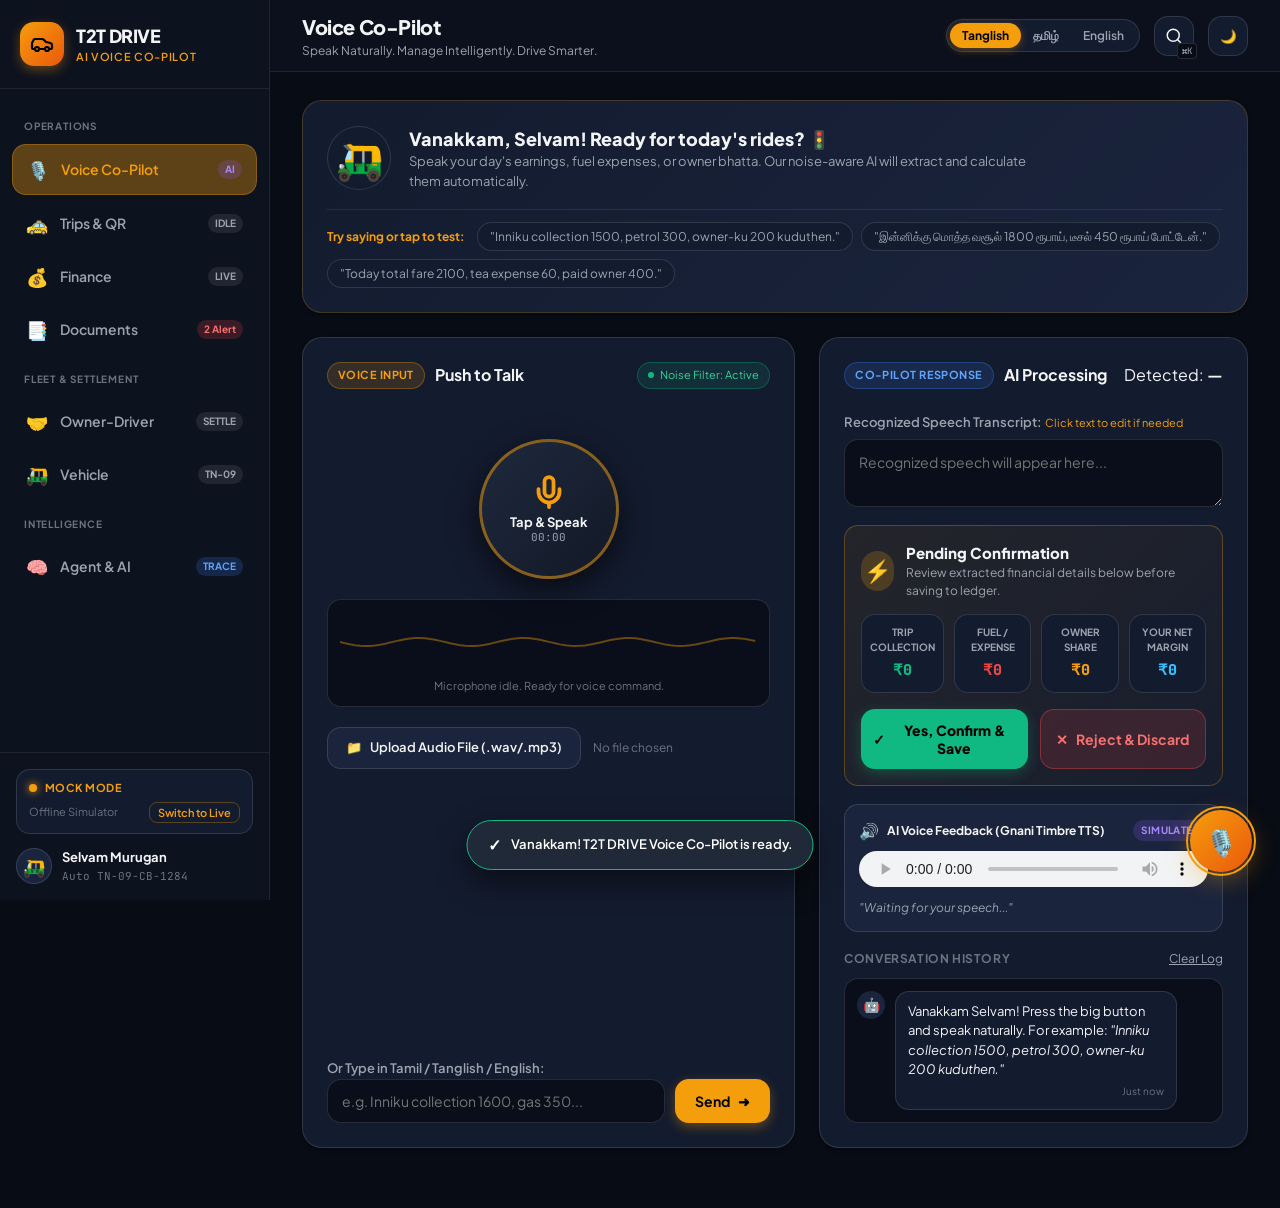
==== commit 4c4420c1: "feat(passenger-extension): passenger-aware trip agreement, mutual confirmation, consent listening an" ====
--- a/frontend/index.html
+++ b/frontend/index.html
@@ -53,6 +53,11 @@
           <span class="nav-icon">🎙️</span>
           <span class="nav-text">Voice Co-Pilot</span>
           <span class="nav-badge beta">AI</span>
+        </a>
+        <a href="#trips" class="nav-item" data-view="trips">
+          <span class="nav-icon">🚕</span>
+          <span class="nav-text">Trips &amp; QR</span>
+          <span class="nav-badge success" id="activeTripBadge">LIVE</span>
         </a>
         <a href="#finance" class="nav-item" data-view="finance">
           <span class="nav-icon">💰</span>
@@ -870,6 +875,153 @@
 
         </div>
 
+      </section>
+
+      <!-- VIEW: TRIPS & PASSENGER AGREEMENT -->
+      <section class="dashboard-view" id="view-trips">
+        <div class="view-grid">
+
+          <!-- CARD: ACTIVE TRIP & PASSENGER QR -->
+          <div class="card active-trip-card">
+            <div class="card-header">
+              <div class="header-with-status">
+                <span class="card-badge success-badge" id="tripStatusBadge">NO ACTIVE TRIP</span>
+                <h3 class="card-title">Live Trip &amp; Passenger Link</h3>
+              </div>
+              <button class="btn-sm btn-outline" id="refreshTripBtn" title="Refresh Active Trip">↻ Refresh</button>
+            </div>
+
+            <div id="noActiveTripPrompt" class="empty-state-box">
+              <span class="empty-icon">🚖</span>
+              <h4>No Active Trip in Progress</h4>
+              <p>Create a trip below or tell the voice co-pilot: <em>"Trip to Chennai Central fare 250"</em></p>
+            </div>
+
+            <div id="activeTripDetails" class="hidden">
+              <div class="trip-summary-row">
+                <div class="trip-metric">
+                  <span class="t-label">Trip ID</span>
+                  <strong class="t-val" id="activeTripId">—</strong>
+                </div>
+                <div class="trip-metric">
+                  <span class="t-label">Destination</span>
+                  <strong class="t-val" id="activeTripDestination">—</strong>
+                </div>
+                <div class="trip-metric">
+                  <span class="t-label">Agreed Fare</span>
+                  <strong class="t-val text-success" id="activeTripFare">₹0.00</strong>
+                </div>
+                <div class="trip-metric">
+                  <span class="t-label">Outstanding</span>
+                  <strong class="t-val text-warning" id="activeTripOutstanding">₹0.00</strong>
+                </div>
+              </div>
+
+              <!-- DUAL CONSENT & LISTENING BANNER -->
+              <div class="consent-status-banner" style="margin: 1rem 0; padding: 0.8rem; border-radius: 8px; background: rgba(255,255,255,0.05); border: 1px solid rgba(255,255,255,0.1);">
+                <div style="display: flex; justify-content: space-between; align-items: center; margin-bottom: 0.5rem;">
+                  <span><strong>Driver Consent:</strong> <span id="driverConsentLabel" class="text-danger">OFF</span></span>
+                  <span><strong>Passenger Consent:</strong> <span id="passengerConsentLabel" class="text-danger">OFF</span></span>
+                  <span><strong>Listening Mode:</strong> <span id="listeningModeLabel" class="badge">OFF</span></span>
+                </div>
+                <div style="display: flex; gap: 0.5rem;">
+                  <button type="button" class="btn-sm btn-primary" id="driverConsentToggleBtn">Toggle Driver Consent</button>
+                  <button type="button" class="btn-sm btn-outline" id="startContinuousBtn" disabled>Start Continuous Listening</button>
+                  <button type="button" class="btn-sm btn-secondary" id="stopContinuousBtn" disabled>Stop Continuous</button>
+                </div>
+              </div>
+
+              <!-- QR CODE & PASSENGER LINK -->
+              <div class="qr-display-box" style="text-align: center; padding: 1rem; background: rgba(0,0,0,0.2); border-radius: 8px; margin: 1rem 0;">
+                <div id="tripQrSvgContainer" style="display: inline-block; max-width: 180px; margin-bottom: 0.8rem;"></div>
+                <p style="font-size: 0.85rem; color: #aaa;">Passenger scans QR with smartphone camera — No app install required.</p>
+                <div style="display: flex; gap: 0.5rem; justify-content: center; margin-top: 0.5rem;">
+                  <input type="text" id="passengerAccessUrlInput" class="form-control" style="font-size: 0.8rem; max-width: 320px;" readonly />
+                  <button type="button" class="btn-sm btn-outline" id="copyPassengerUrlBtn">Copy Link</button>
+                </div>
+              </div>
+
+              <!-- TRIP LIFECYCLE CONTROLS -->
+              <div style="display: flex; gap: 0.5rem; margin-top: 1rem;">
+                <button type="button" class="btn-primary" id="startTripBtn">Start Trip</button>
+                <button type="button" class="btn-success" id="completeTripBtn">Complete Trip</button>
+                <button type="button" class="btn-danger" id="cancelTripBtn">Cancel Trip</button>
+              </div>
+            </div>
+          </div>
+
+          <!-- CARD: CREATE NEW TRIP -->
+          <div class="card create-trip-card">
+            <div class="card-header">
+              <h3 class="card-title">Create New Trip</h3>
+            </div>
+            <form id="createTripForm">
+              <div class="field-group">
+                <label for="newTripDestination" class="field-label">Final Destination:</label>
+                <input type="text" id="newTripDestination" class="form-control" placeholder="e.g. Central Railway Station" required />
+              </div>
+              <div class="field-group">
+                <label for="newTripFare" class="field-label">Agreed Fare (₹):</label>
+                <input type="number" id="newTripFare" class="form-control" placeholder="e.g. 250" min="1" step="0.5" required />
+              </div>
+              <div class="field-group">
+                <label for="newTripVehicle" class="field-label">Vehicle Registration Number:</label>
+                <input type="text" id="newTripVehicle" class="form-control" value="TN-01-AB-1234" required />
+              </div>
+              <button type="submit" class="btn-primary" id="submitCreateTripBtn" style="width: 100%;">Create Trip &amp; Generate QR</button>
+            </form>
+          </div>
+
+          <!-- CARD: IN-TRIP MODIFICATION PROPOSAL -->
+          <div class="card trip-proposal-card">
+            <div class="card-header">
+              <h3 class="card-title">Propose Trip Modification</h3>
+            </div>
+            <form id="proposeTripChangeForm">
+              <div class="field-group">
+                <label for="proposalTypeSelect" class="field-label">Modification Type:</label>
+                <select id="proposalTypeSelect" class="form-control">
+                  <option value="DESTINATION_CHANGE">Destination Change</option>
+                  <option value="ADD_STOP">Add Intermediate Stop</option>
+                  <option value="FARE_CHANGE">Fare Adjustment</option>
+                </select>
+              </div>
+              <div class="field-group">
+                <label for="proposalValueInput" class="field-label">New Value:</label>
+                <input type="text" id="proposalValueInput" class="form-control" placeholder="e.g. Airport Terminal 2 or ₹350" required />
+              </div>
+              <div class="field-group">
+                <label for="proposalReasonInput" class="field-label">Reason / Note:</label>
+                <input type="text" id="proposalReasonInput" class="form-control" placeholder="e.g. Traffic diversion, passenger luggage" />
+              </div>
+              <button type="submit" class="btn-secondary" id="submitProposalBtn" style="width: 100%;">Send Proposal to Passenger</button>
+            </form>
+            <div id="activeProposalNotice" class="alert-box info-alert hidden" style="margin-top: 1rem;"></div>
+          </div>
+
+          <!-- CARD: RECORD TRIP PAYMENT & RECONCILIATION -->
+          <div class="card trip-payment-card">
+            <div class="card-header">
+              <h3 class="card-title">Collect Trip Payment</h3>
+            </div>
+            <form id="recordTripPaymentForm">
+              <div class="field-group">
+                <label for="tripPaymentAmount" class="field-label">Amount Collected (₹):</label>
+                <input type="number" id="tripPaymentAmount" class="form-control" placeholder="e.g. 250" min="1" step="0.5" required />
+              </div>
+              <div class="field-group">
+                <label for="tripPaymentMethod" class="field-label">Payment Method:</label>
+                <select id="tripPaymentMethod" class="form-control">
+                  <option value="CASH">Cash</option>
+                  <option value="UPI">UPI / GPay / PhonePe</option>
+                  <option value="CARD">Card / Other</option>
+                </select>
+              </div>
+              <button type="submit" class="btn-success" id="submitTripPaymentBtn" style="width: 100%;">Record Payment &amp; Reconcile Ledger</button>
+            </form>
+          </div>
+
+        </div>
       </section>
 
     </main>
@@ -943,6 +1095,7 @@
   <script src="js/documents.js"></script>
   <script src="js/settlement.js"></script>
   <script src="js/vehicle.js"></script>
+  <script src="js/trips.js"></script>
   <script src="js/agent.js"></script>
   <script src="js/app.js"></script>
 
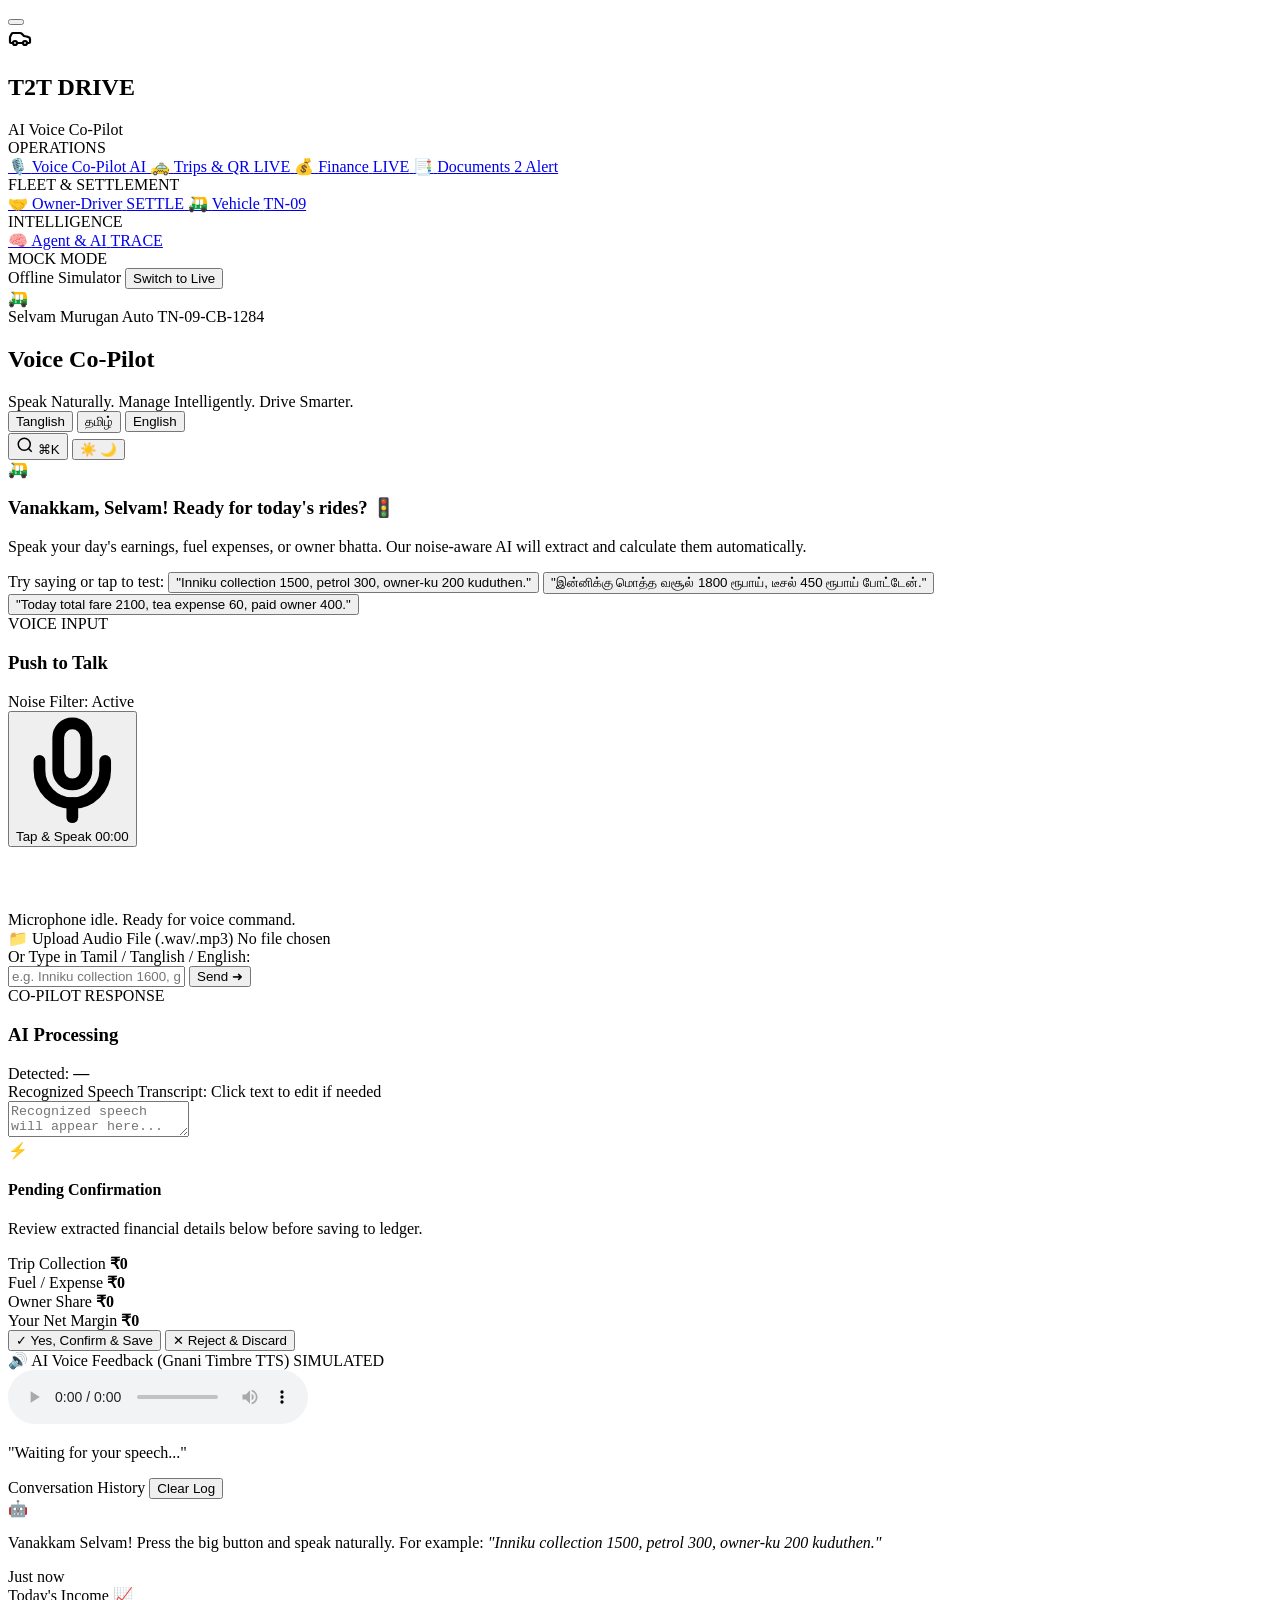
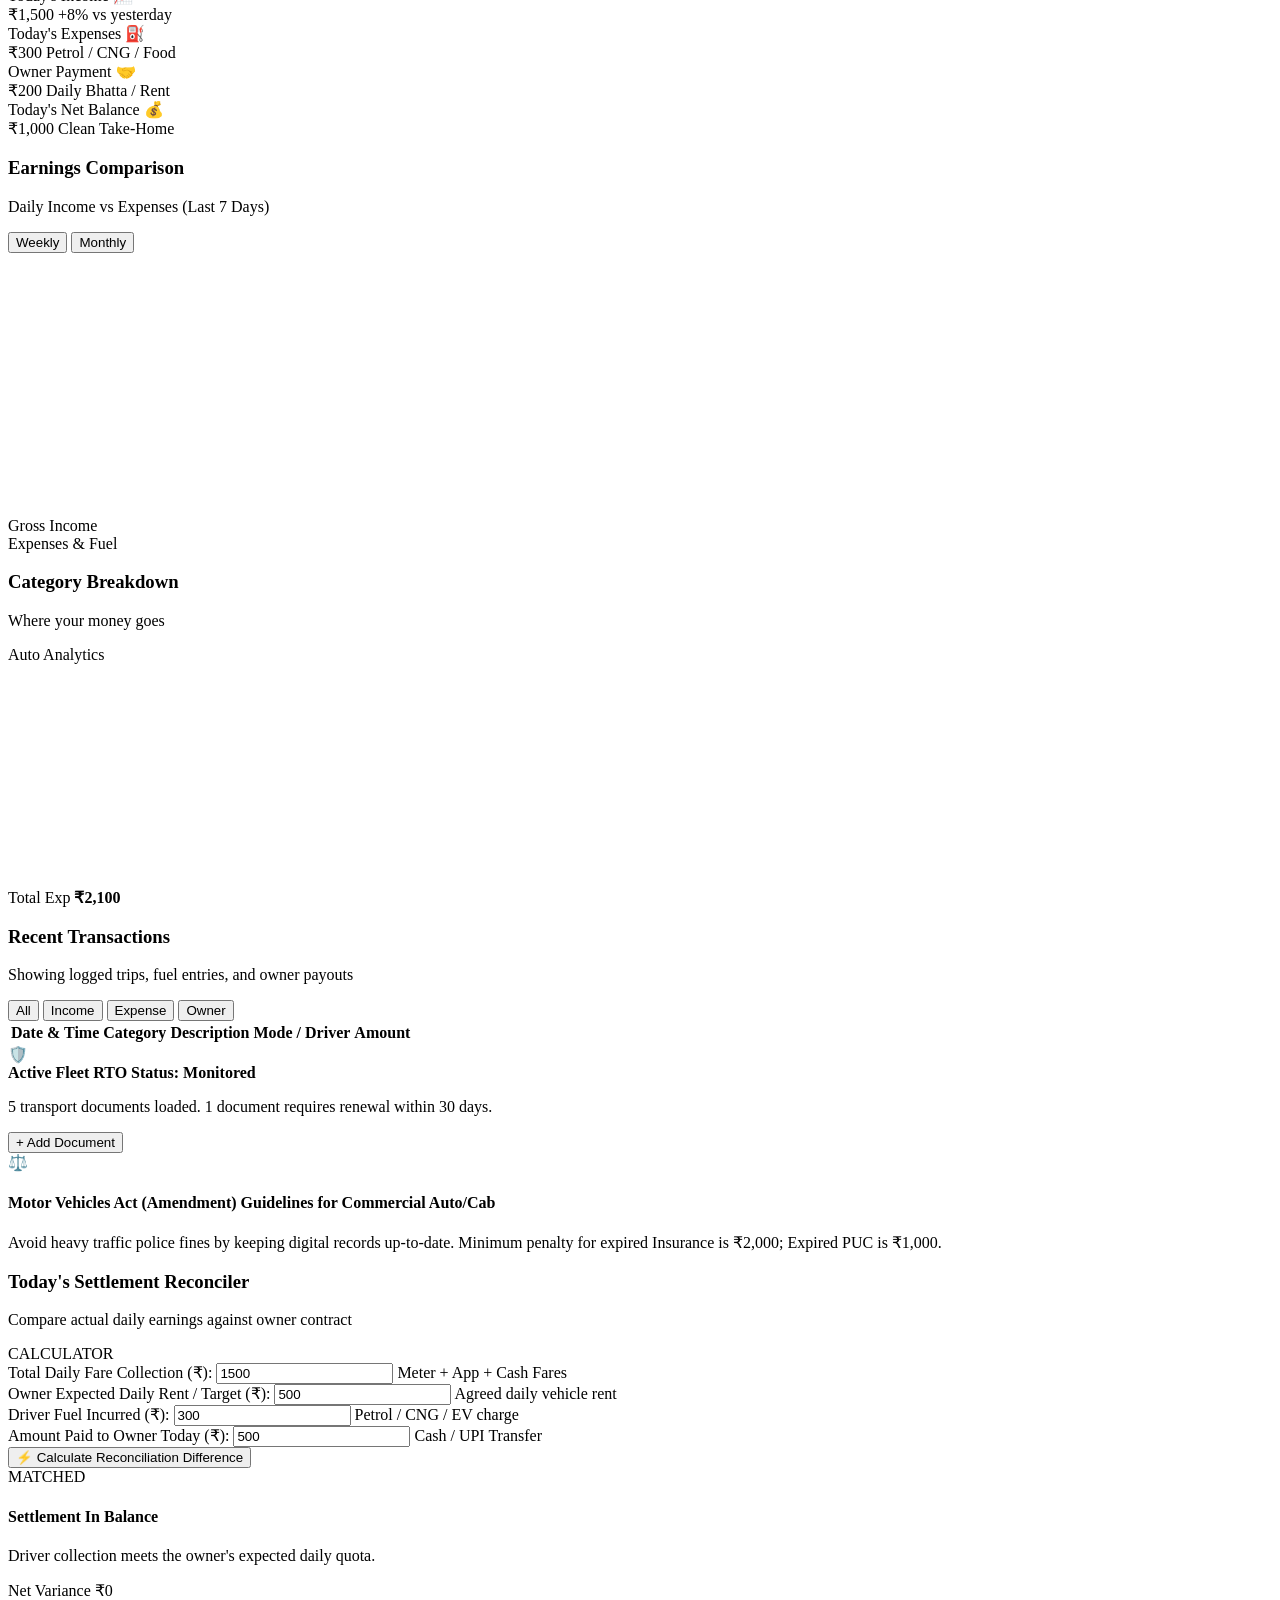
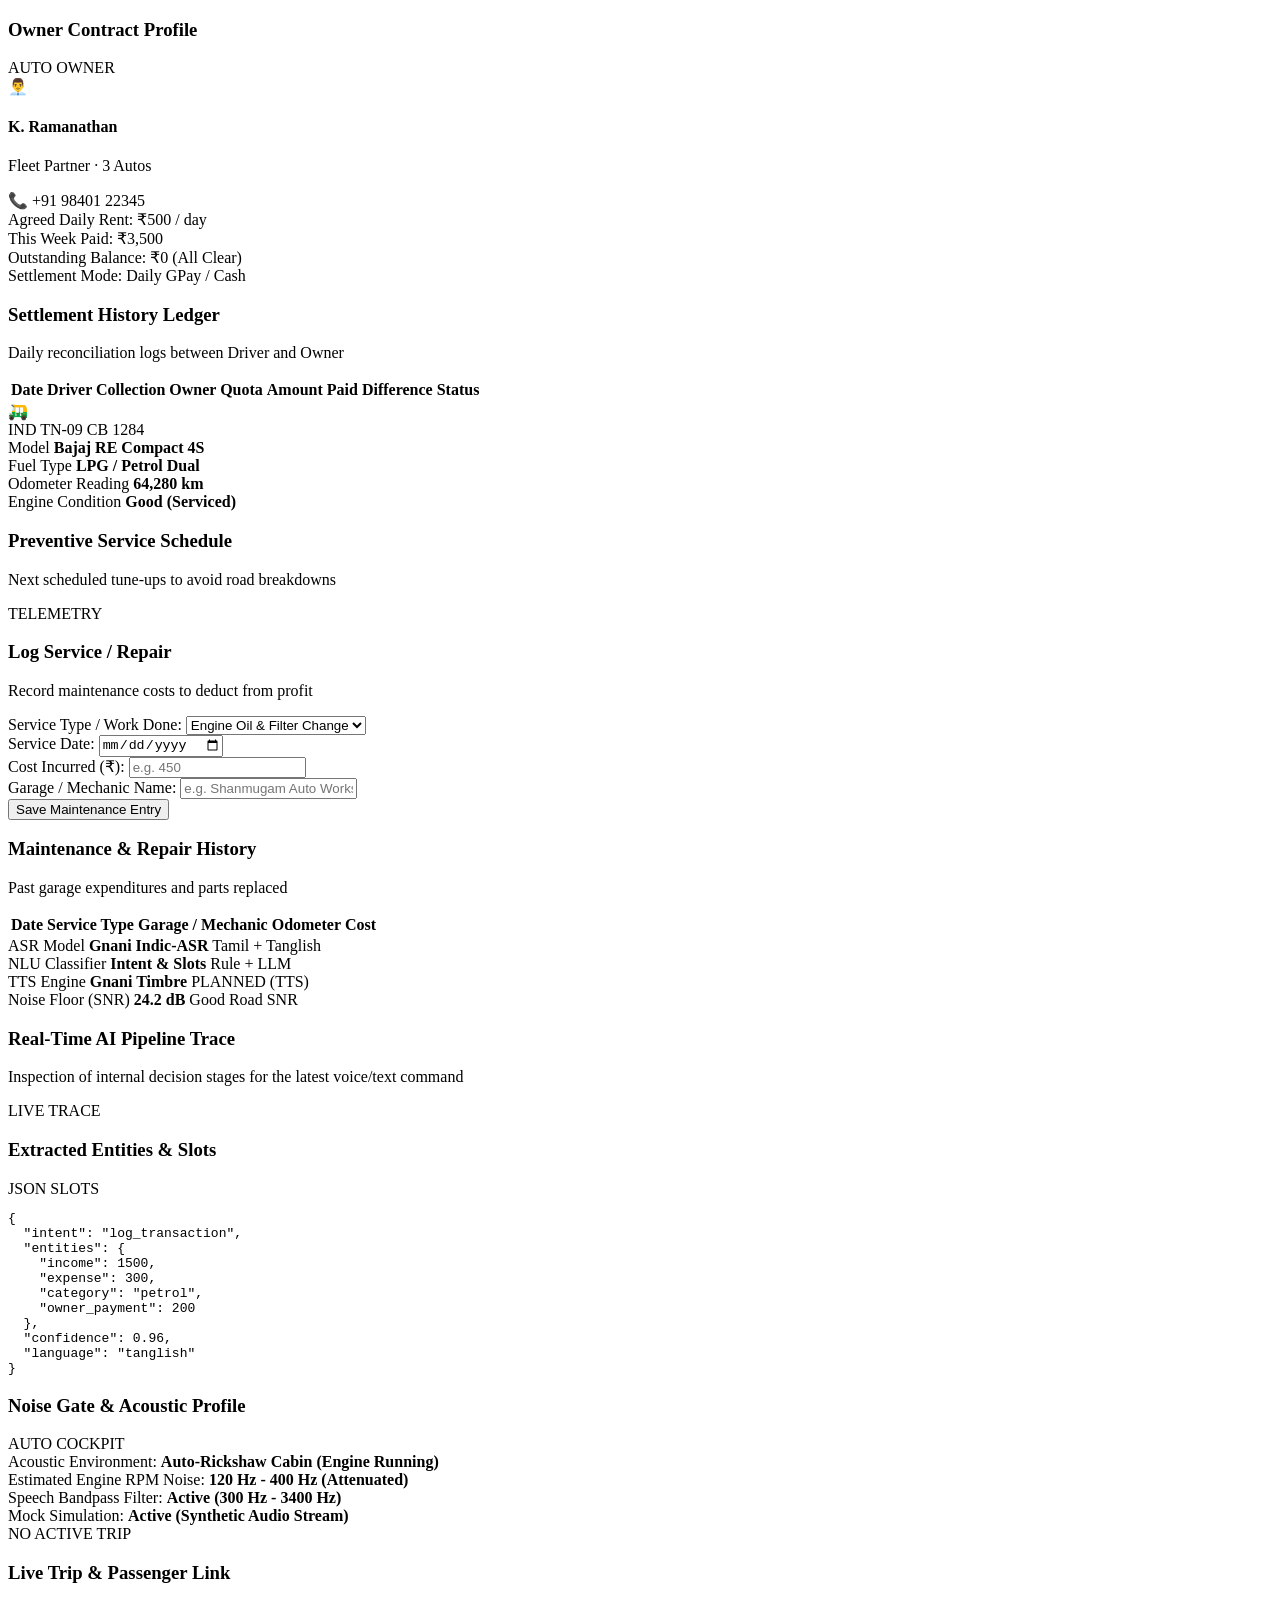
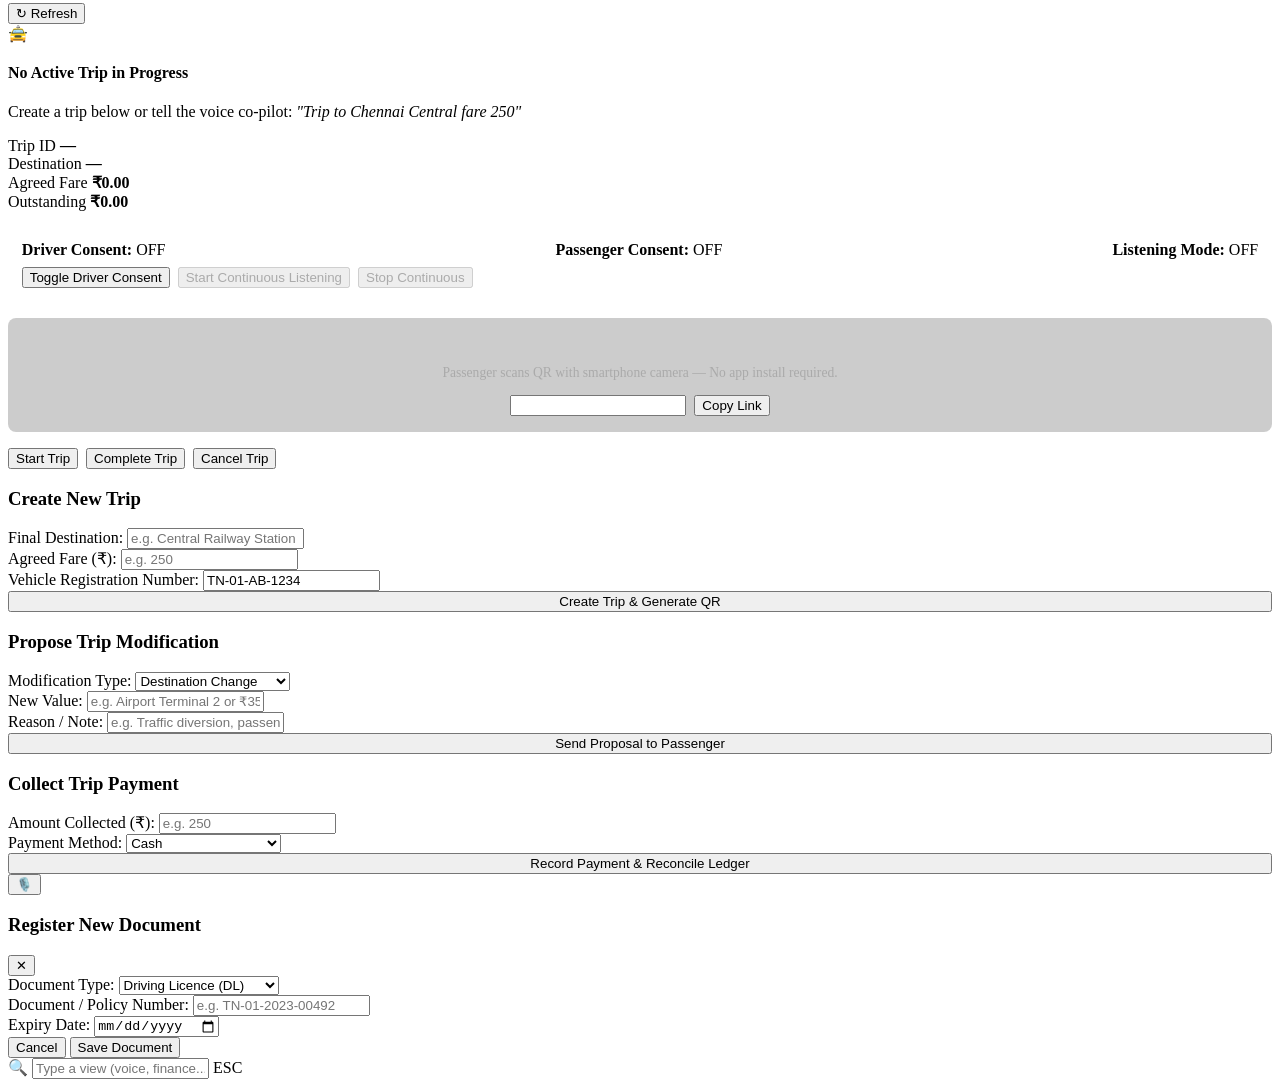
==== commit 5b2742b9: "fix(render): resolve frontend routing, health endpoints, and WSGI deployment" ====
--- a/frontend/index.html
+++ b/frontend/index.html
@@ -2,6 +2,7 @@
 <html lang="en" data-theme="dark">
 <head>
   <meta charset="UTF-8" />
+  <base href="/" />
   <meta name="viewport" content="width=device-width, initial-scale=1.0, maximum-scale=5.0, user-scalable=yes" />
   <title>T2T DRIVE — Multilingual AI Voice Co-Pilot for Drivers</title>
   <meta name="description" content="Noise-Aware, Multilingual AI Voice Co-Pilot for Auto-Rickshaw and Cab Drivers. Speak Naturally. Manage Intelligently. Drive Smarter." />
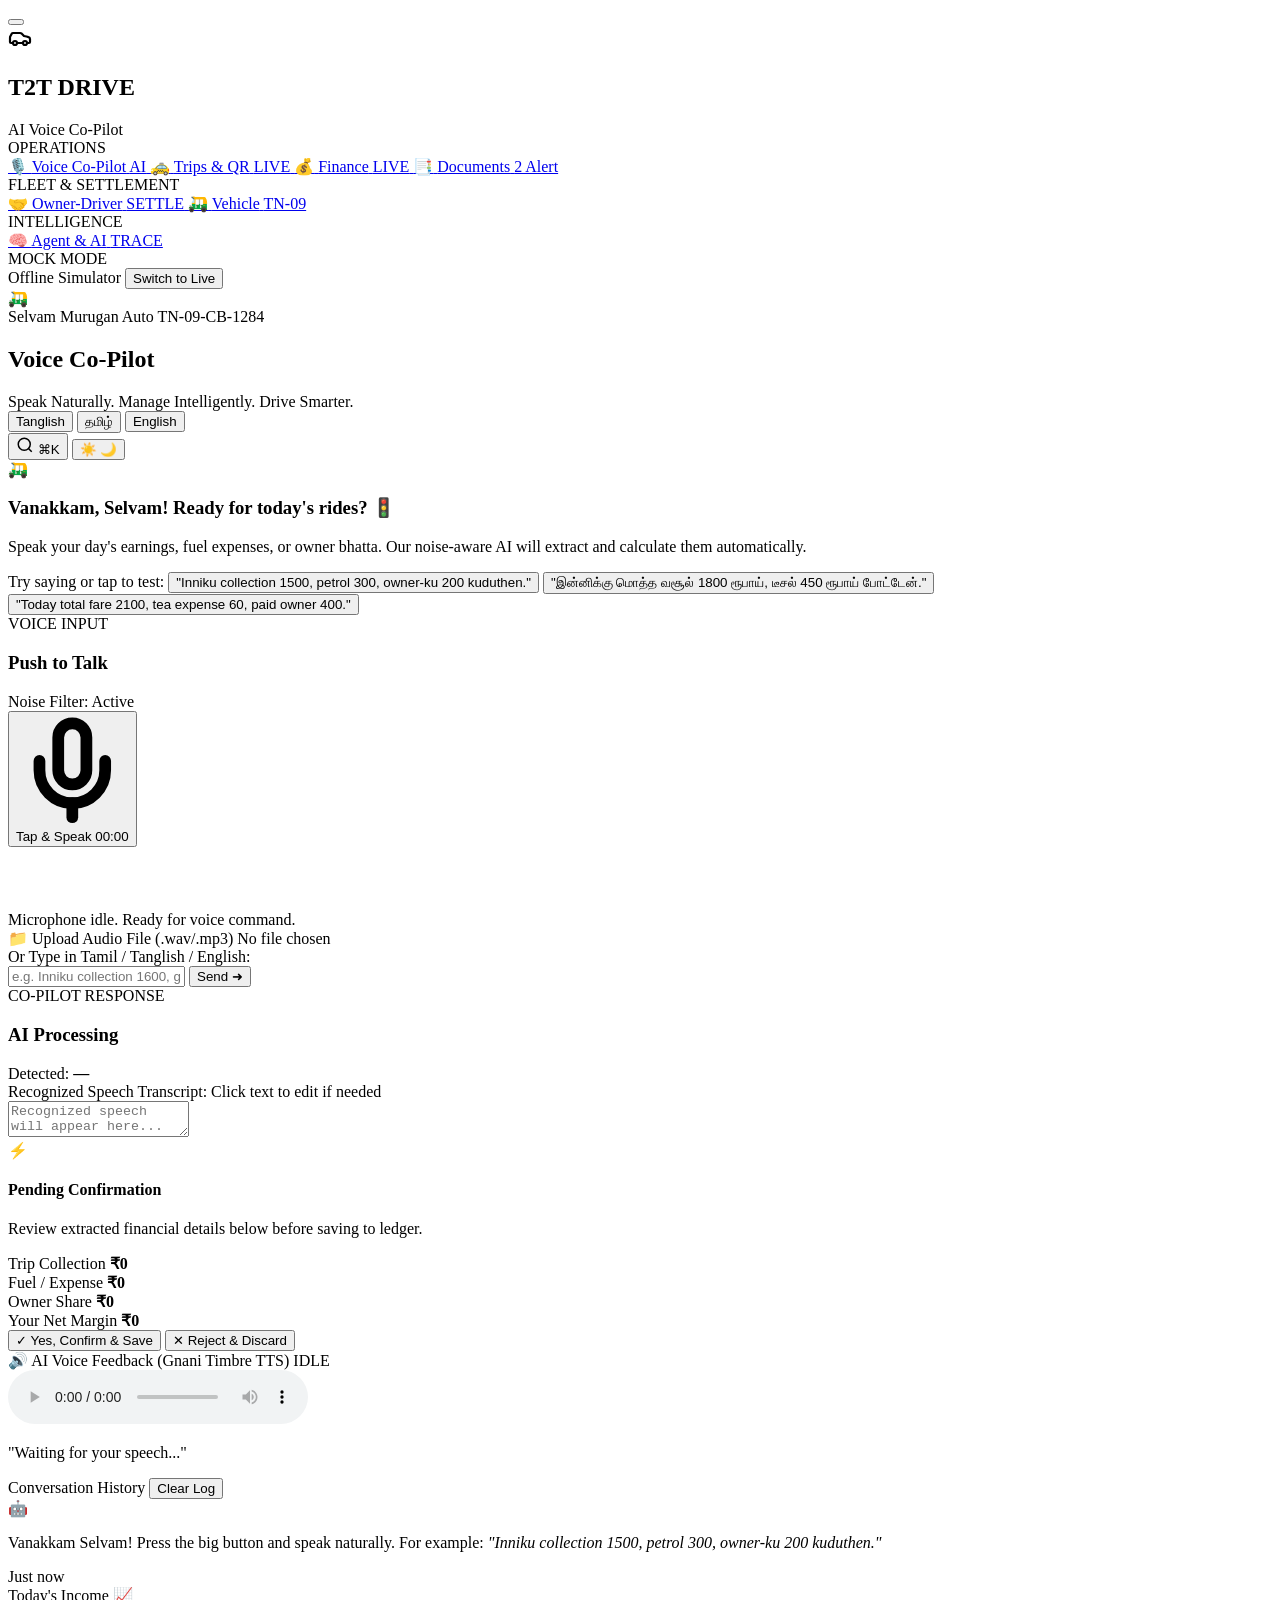
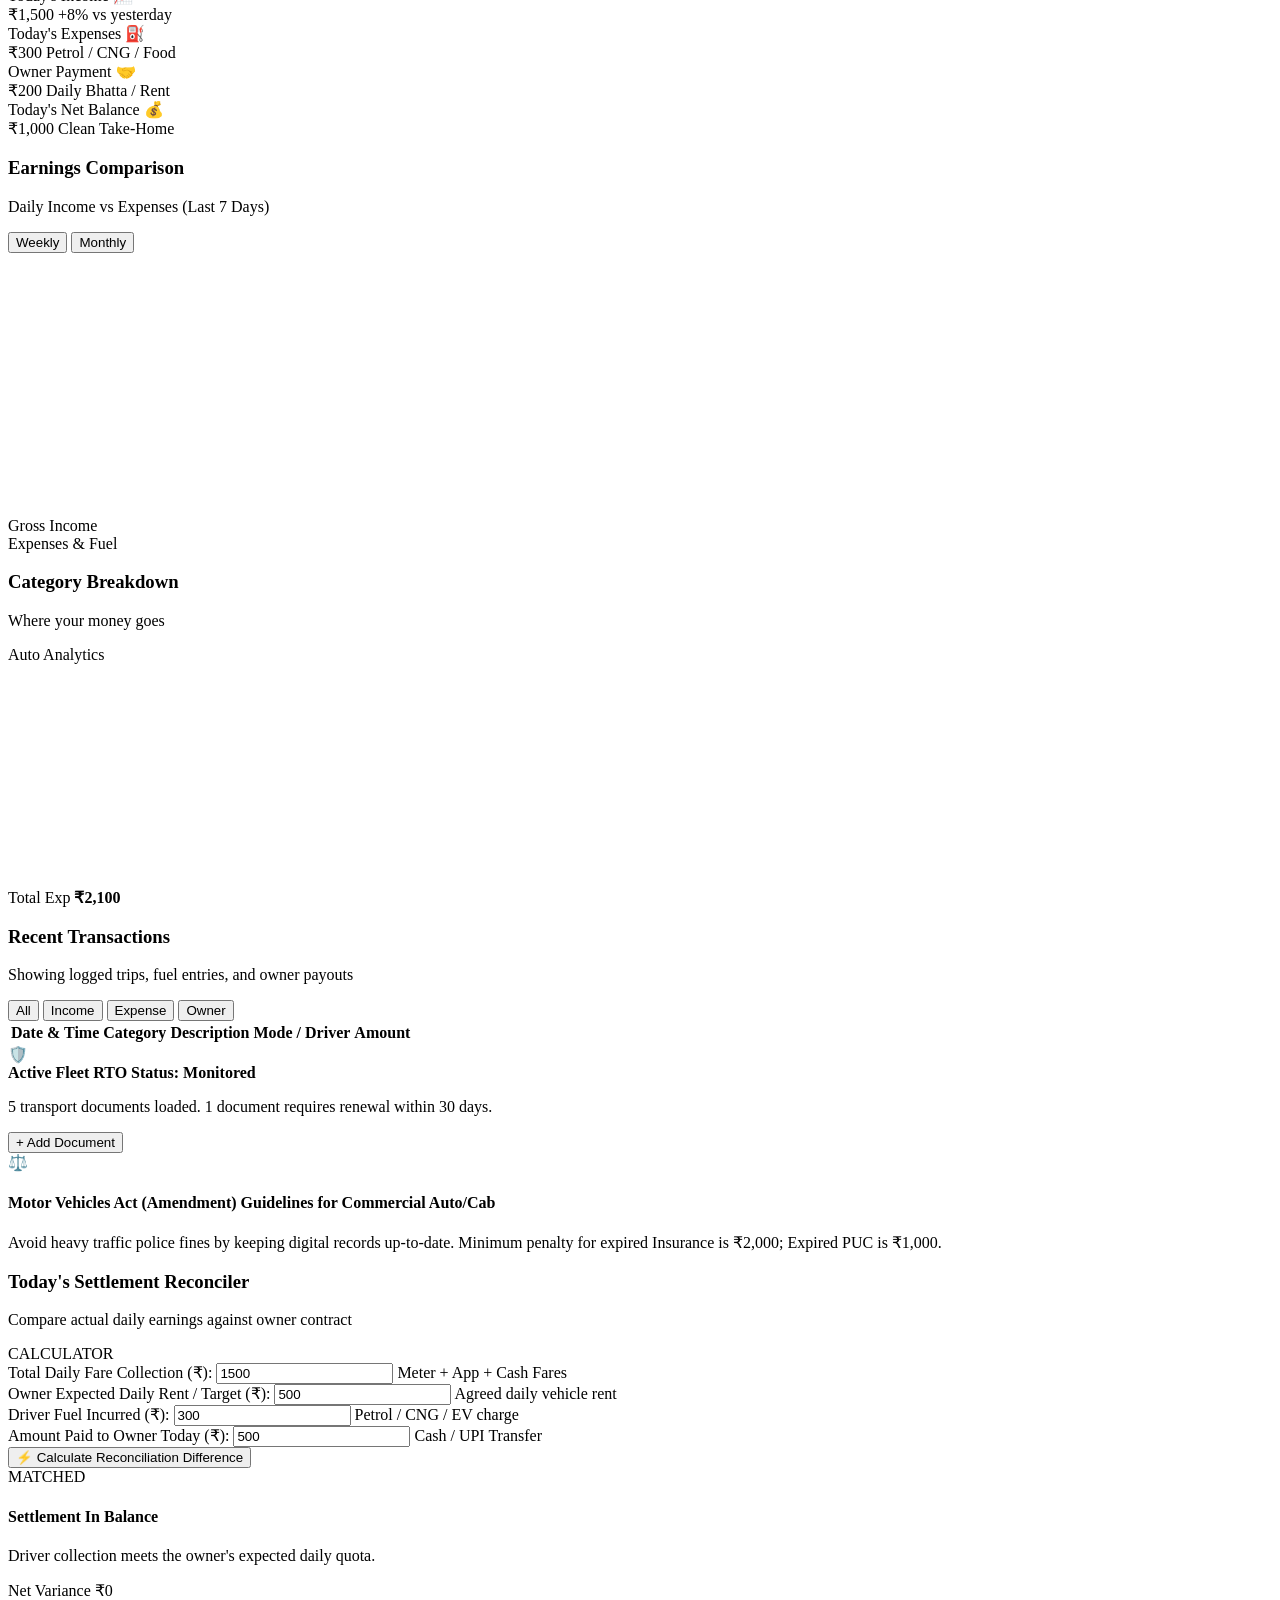
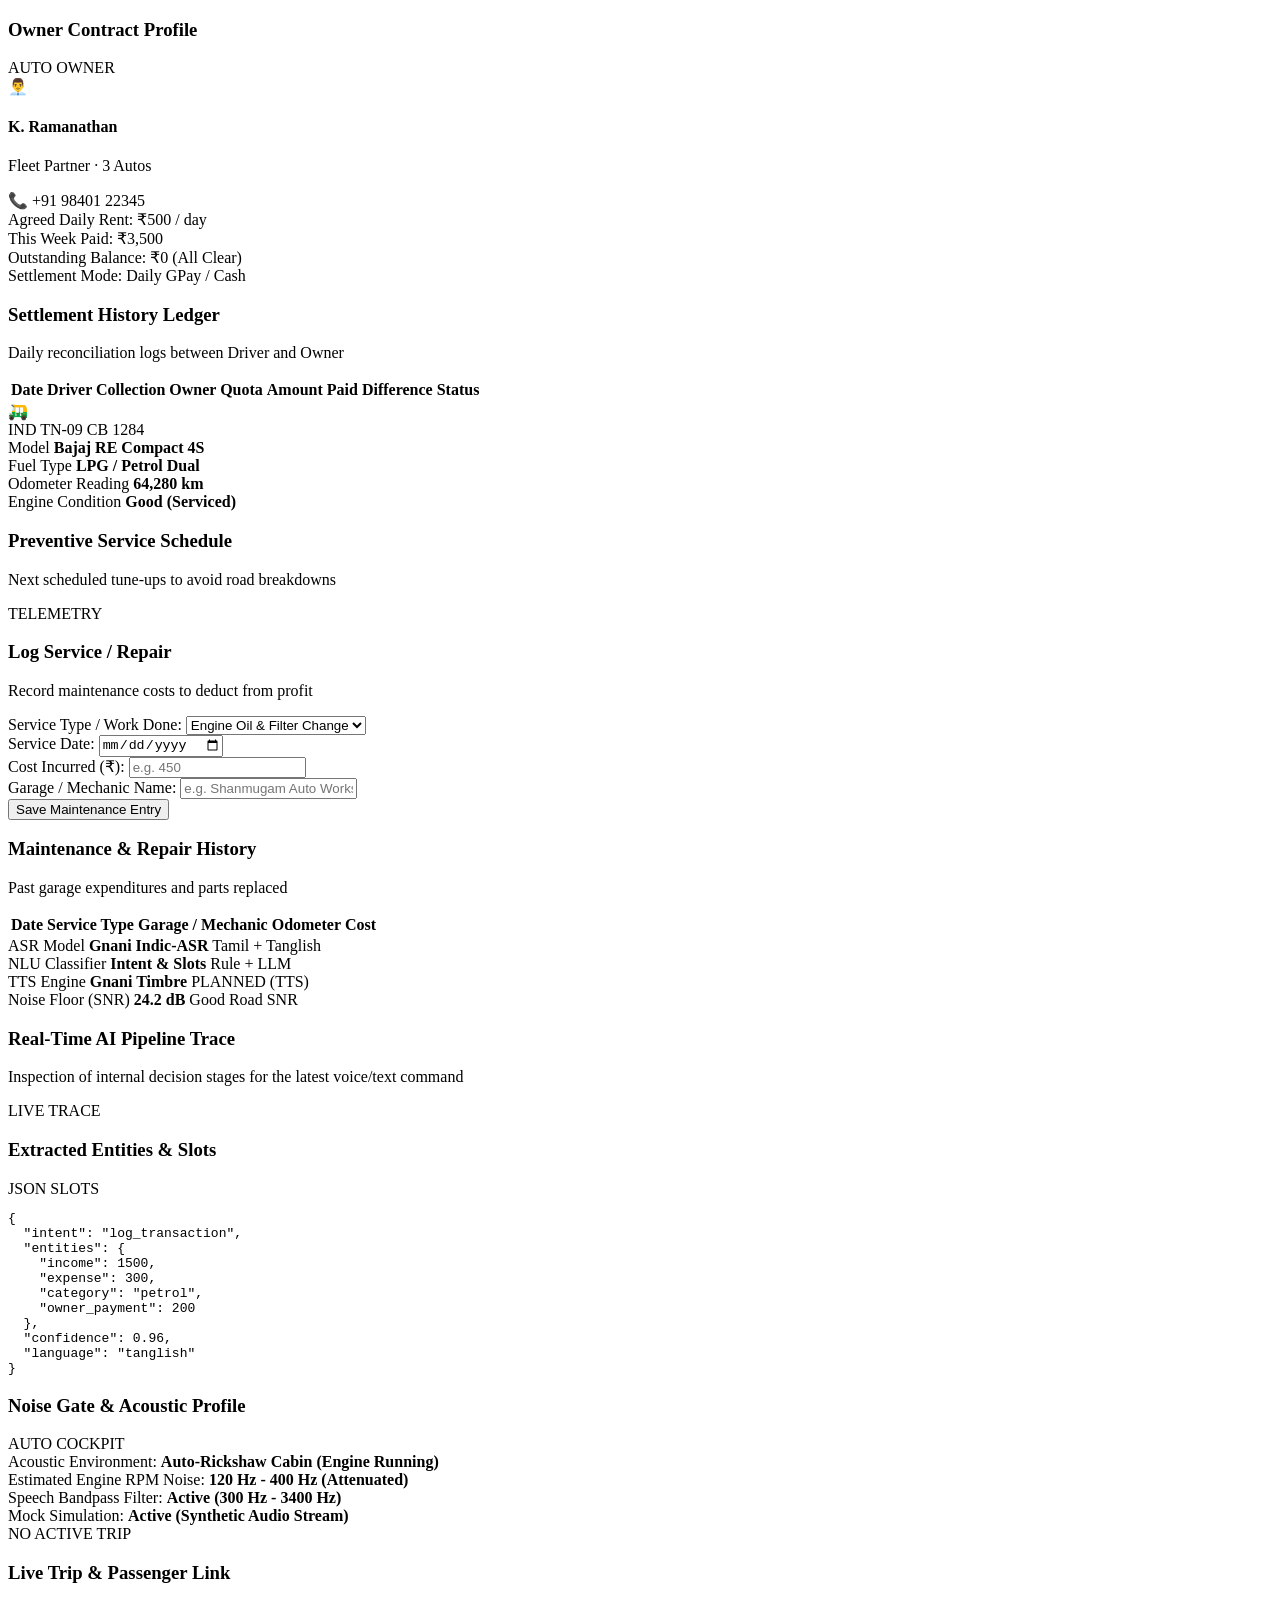
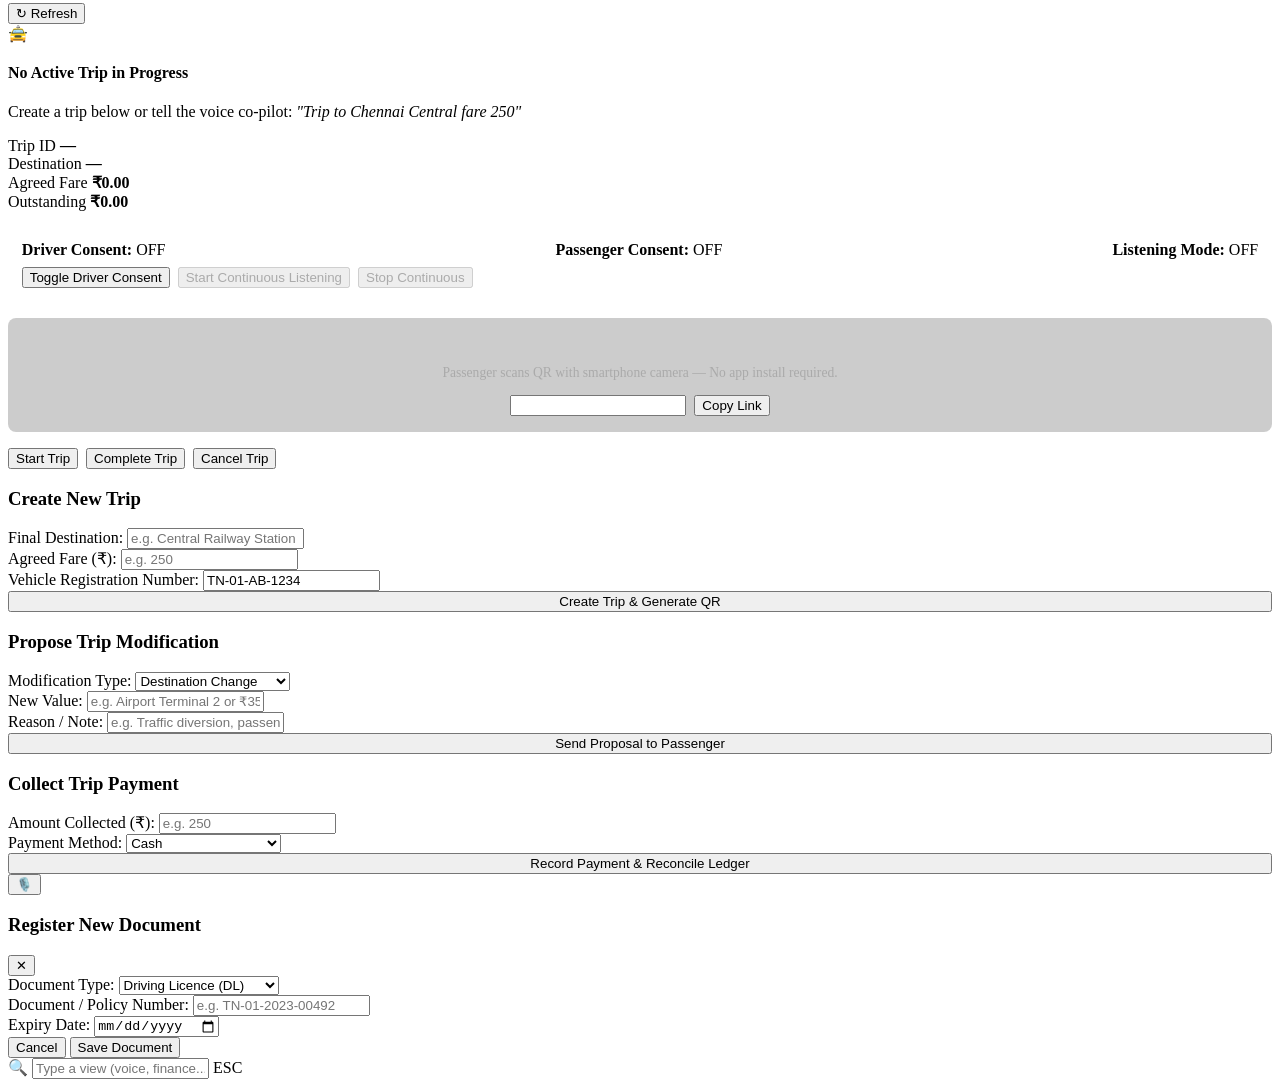
==== commit 5ce1d0cf: "feat: finalize secure AI voice and unified trip workflow" ====
--- a/frontend/index.html
+++ b/frontend/index.html
@@ -311,7 +311,7 @@
               <div class="voice-reply-header">
                 <span class="reply-icon">🔊</span>
                 <span class="reply-title">AI Voice Feedback (Gnani Timbre TTS)</span>
-                <span class="pill pill-beta" id="ttsStatusPill">SIMULATED</span>
+                <span class="pill pill-idle" id="ttsStatusPill">IDLE</span>
               </div>
               <div class="audio-player-custom">
                 <audio id="ttsAudioPlayer" controls class="native-audio"></audio>
--- a/frontend/css/style.css
+++ b/frontend/css/style.css
@@ -572,10 +572,10 @@
   letter-spacing: 0.04em;
 }
 
-.pill-live { background: rgba(16, 185, 129, 0.2); color: #34d399; }
-.pill-mock { background: rgba(245, 158, 11, 0.2); color: #fbbf24; }
-.pill-beta { background: rgba(139, 92, 246, 0.2); color: #a78bfa; }
-.pill-planned { background: rgba(156, 163, 175, 0.2); color: #9ca3af; }
+.pill-live, .pill-success { background: rgba(16, 185, 129, 0.2); color: #34d399; }
+.pill-mock, .pill-beta { background: rgba(245, 158, 11, 0.2); color: #fbbf24; }
+.pill-error, .pill-danger { background: rgba(239, 68, 68, 0.2); color: #f87171; }
+.pill-idle, .pill-secondary, .pill-planned { background: rgba(156, 163, 175, 0.2); color: #9ca3af; }
 
 /* Buttons & Inputs */
 .btn-primary {
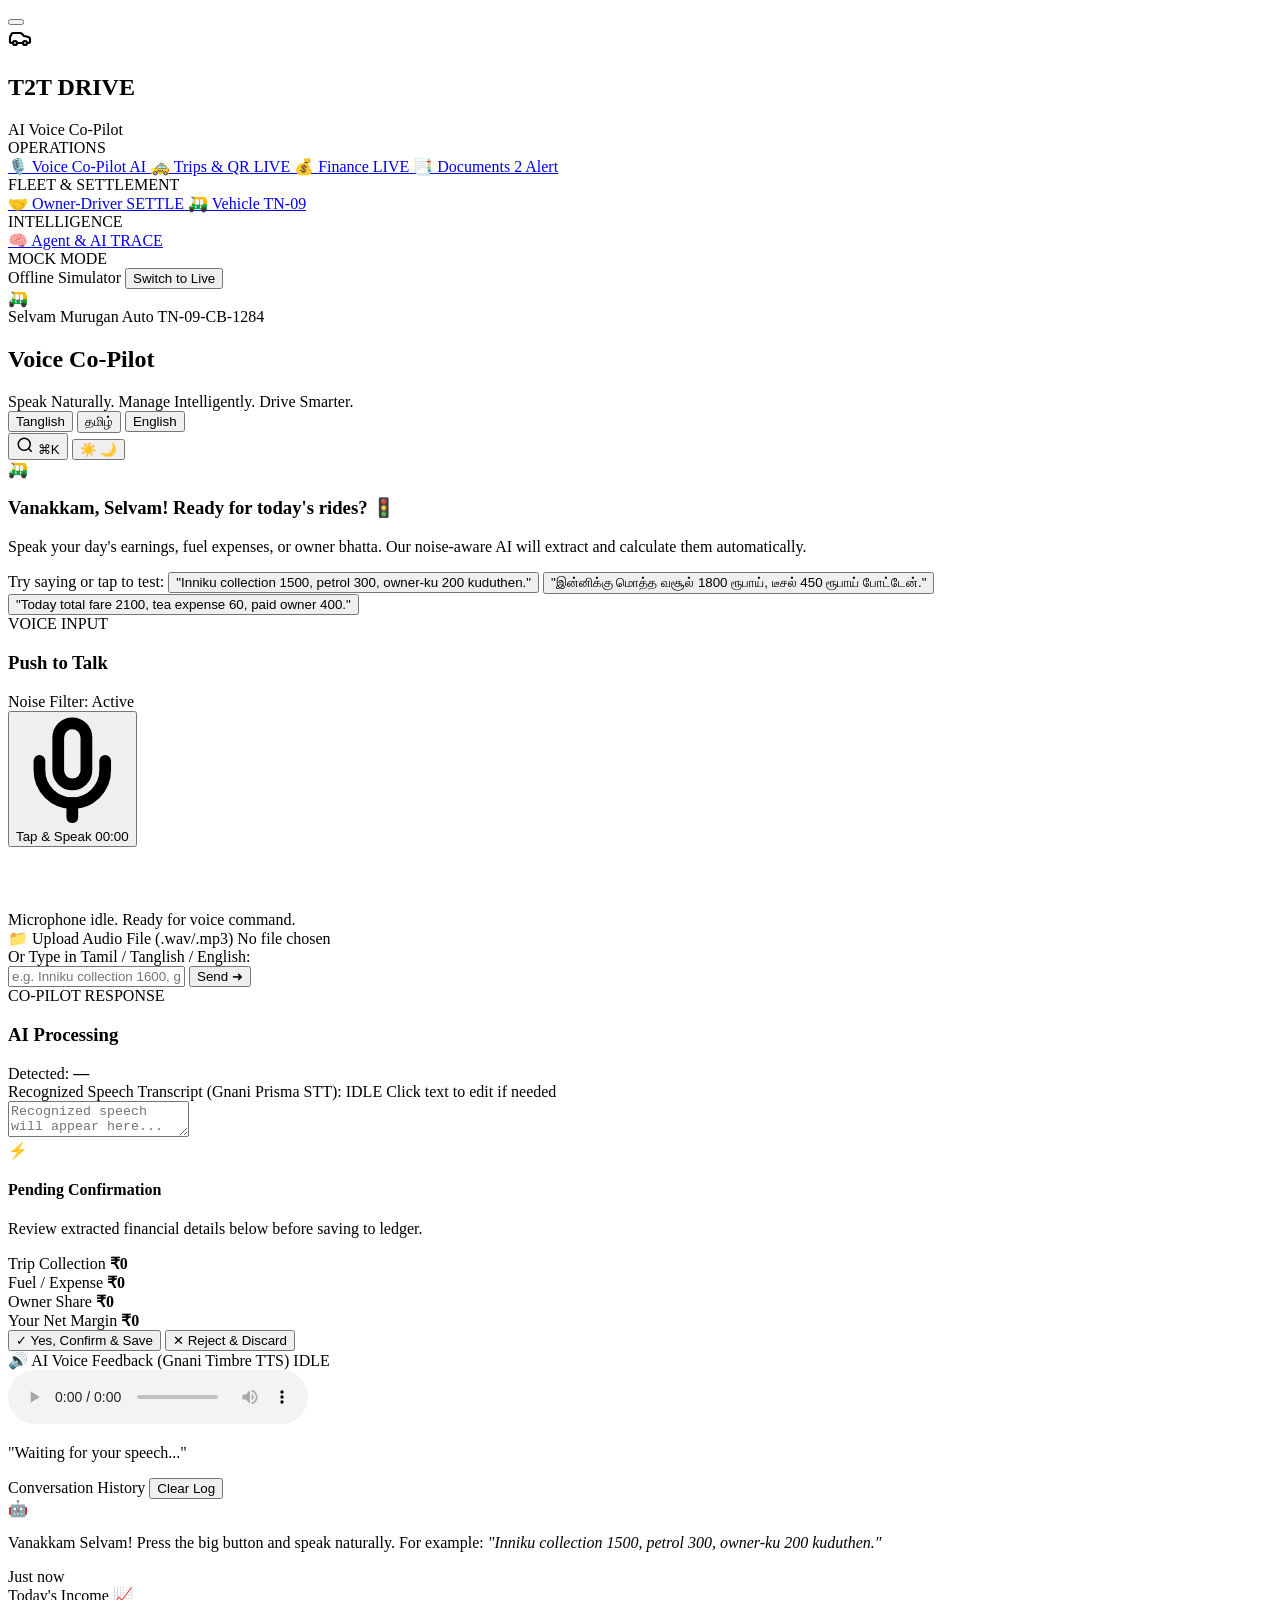
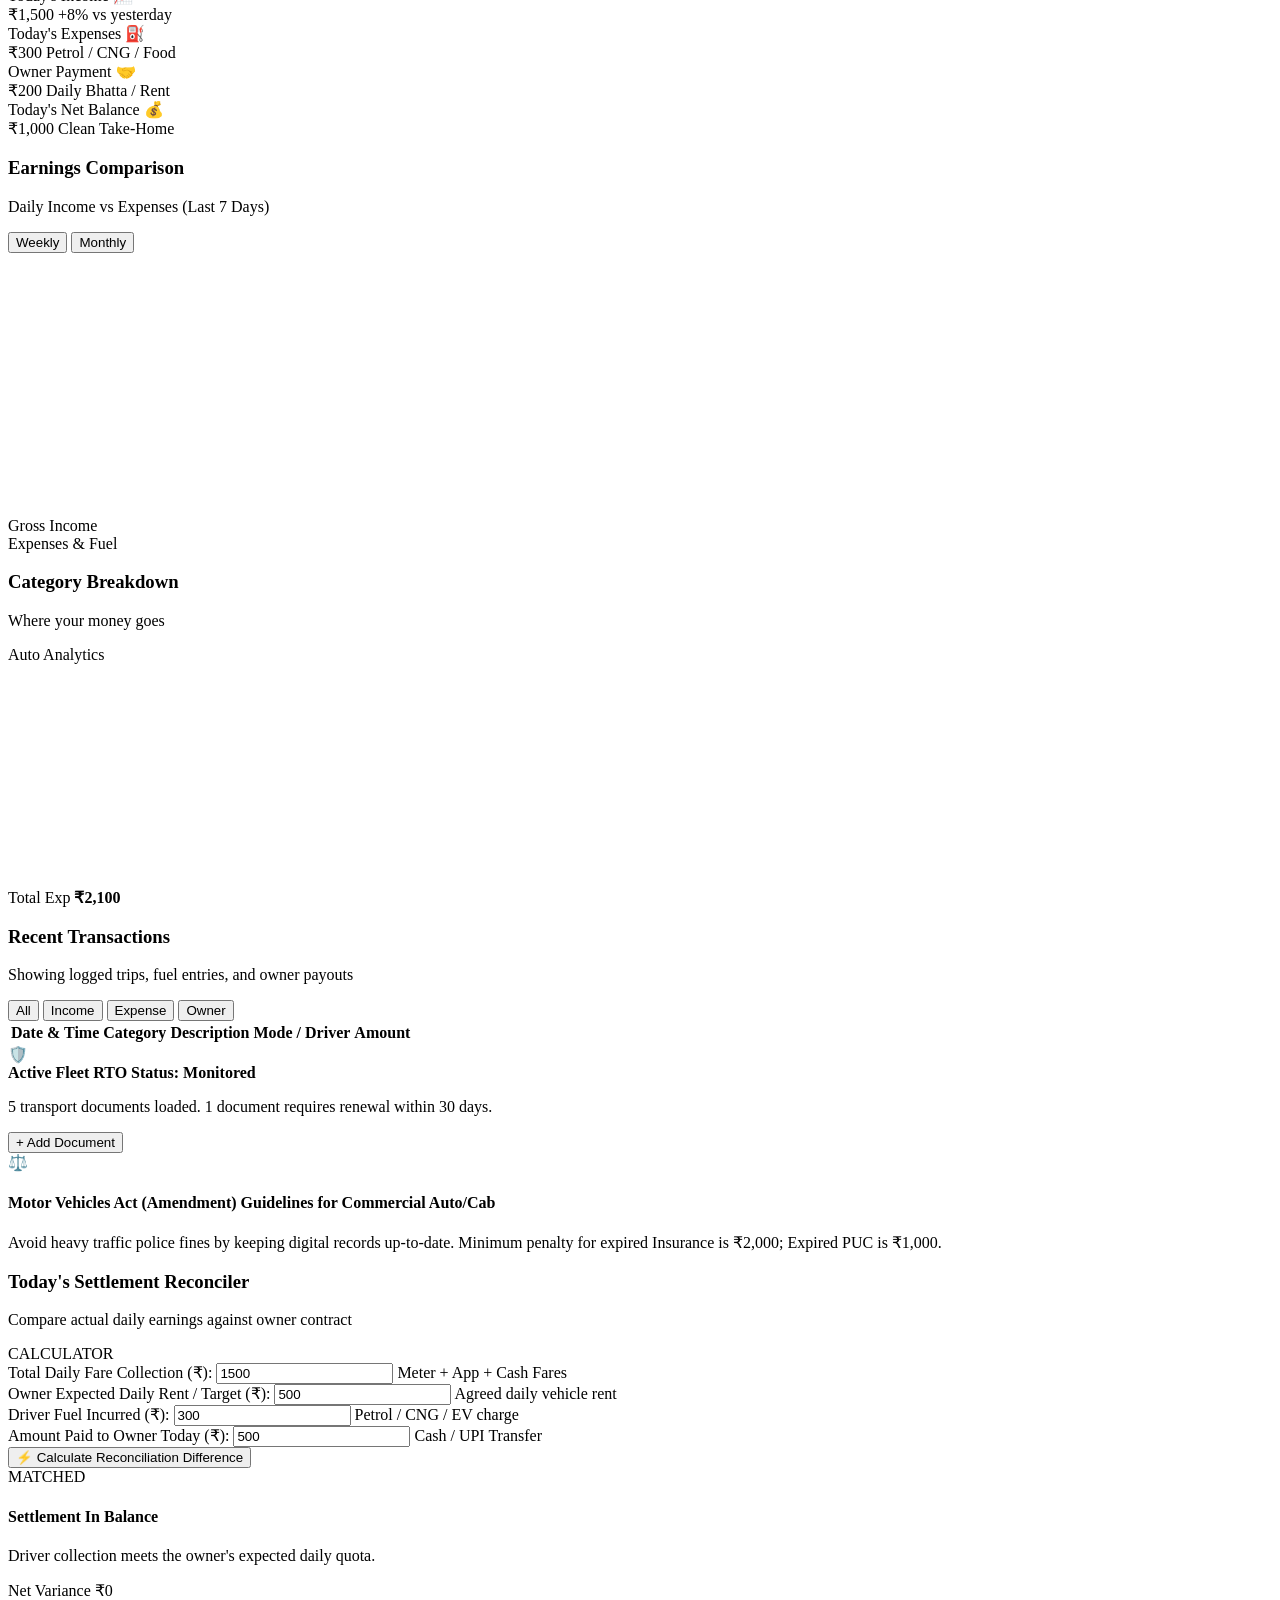
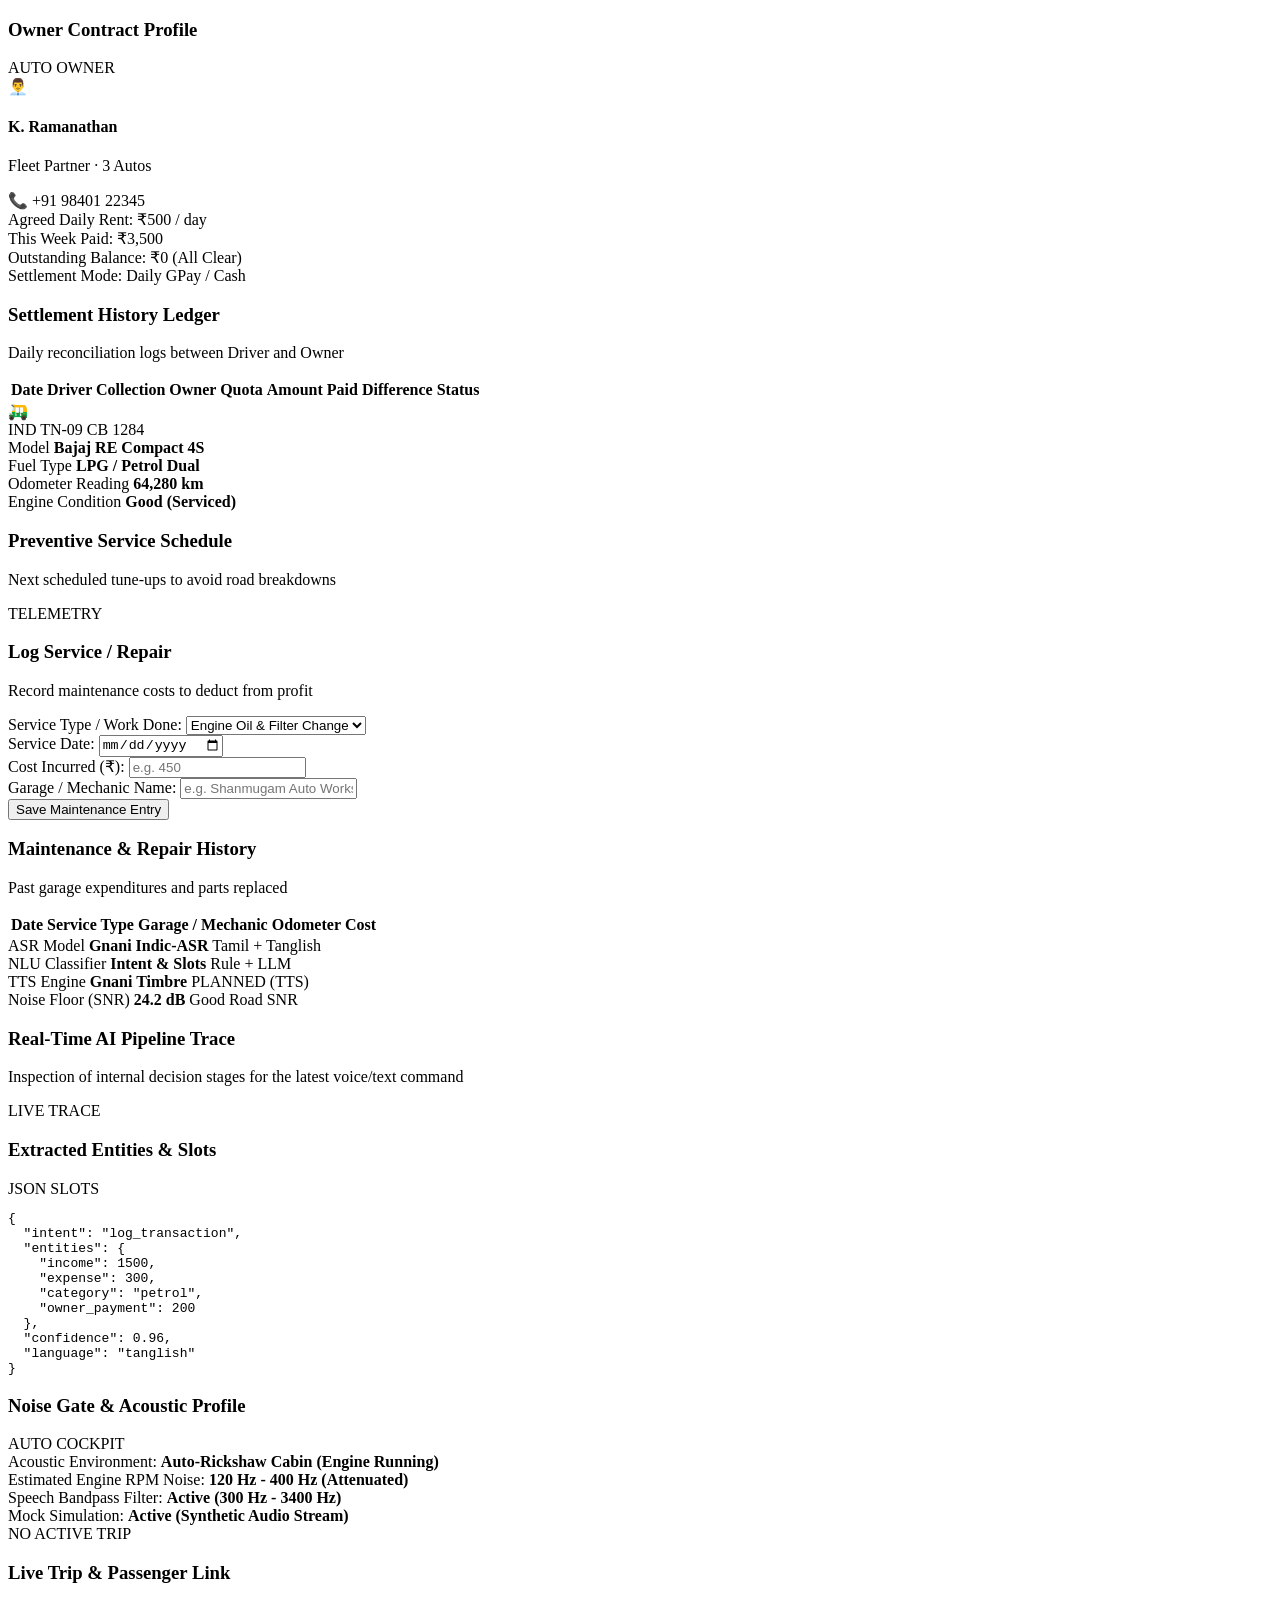
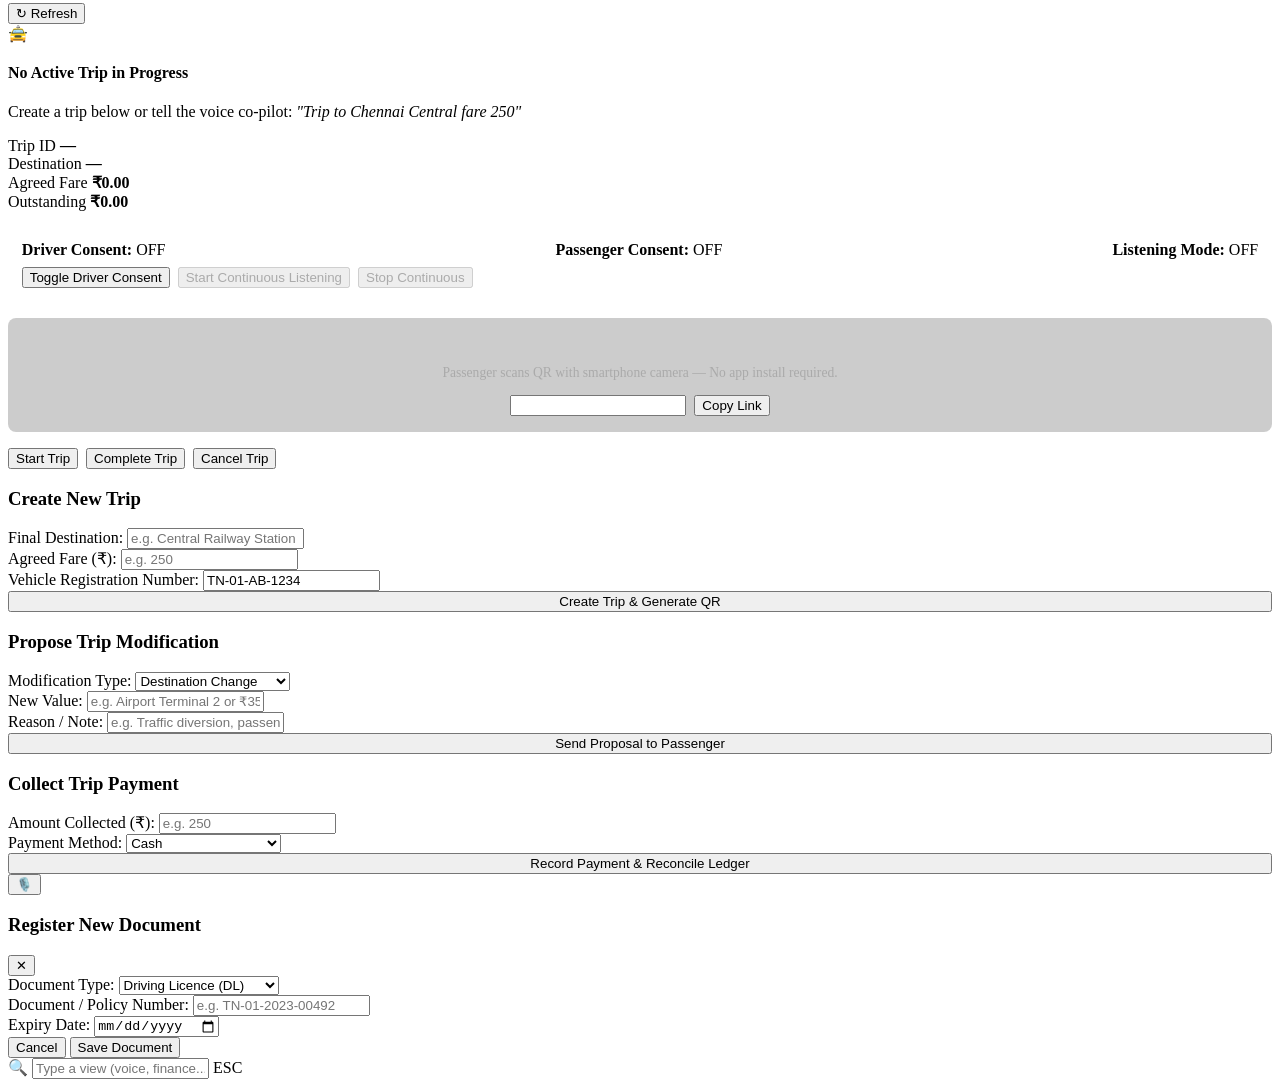
==== commit 15495b23: "feat(voice): activate real Gnani Prisma STT and Timbre TTS live pipeline with truthful status indica" ====
--- a/frontend/index.html
+++ b/frontend/index.html
@@ -260,7 +260,8 @@
             <!-- EDITABLE TRANSCRIPT BOX -->
             <div class="field-group">
               <div class="label-row">
-                <label for="liveTranscriptBox" class="field-label">Recognized Speech Transcript:</label>
+                <label for="liveTranscriptBox" class="field-label">Recognized Speech Transcript (Gnani Prisma STT):</label>
+                <span class="pill pill-idle" id="sttStatusPill">IDLE</span>
                 <span class="edit-hint">Click text to edit if needed</span>
               </div>
               <textarea id="liveTranscriptBox" class="form-control transcript-box" rows="2" placeholder="Recognized speech will appear here..."></textarea>
